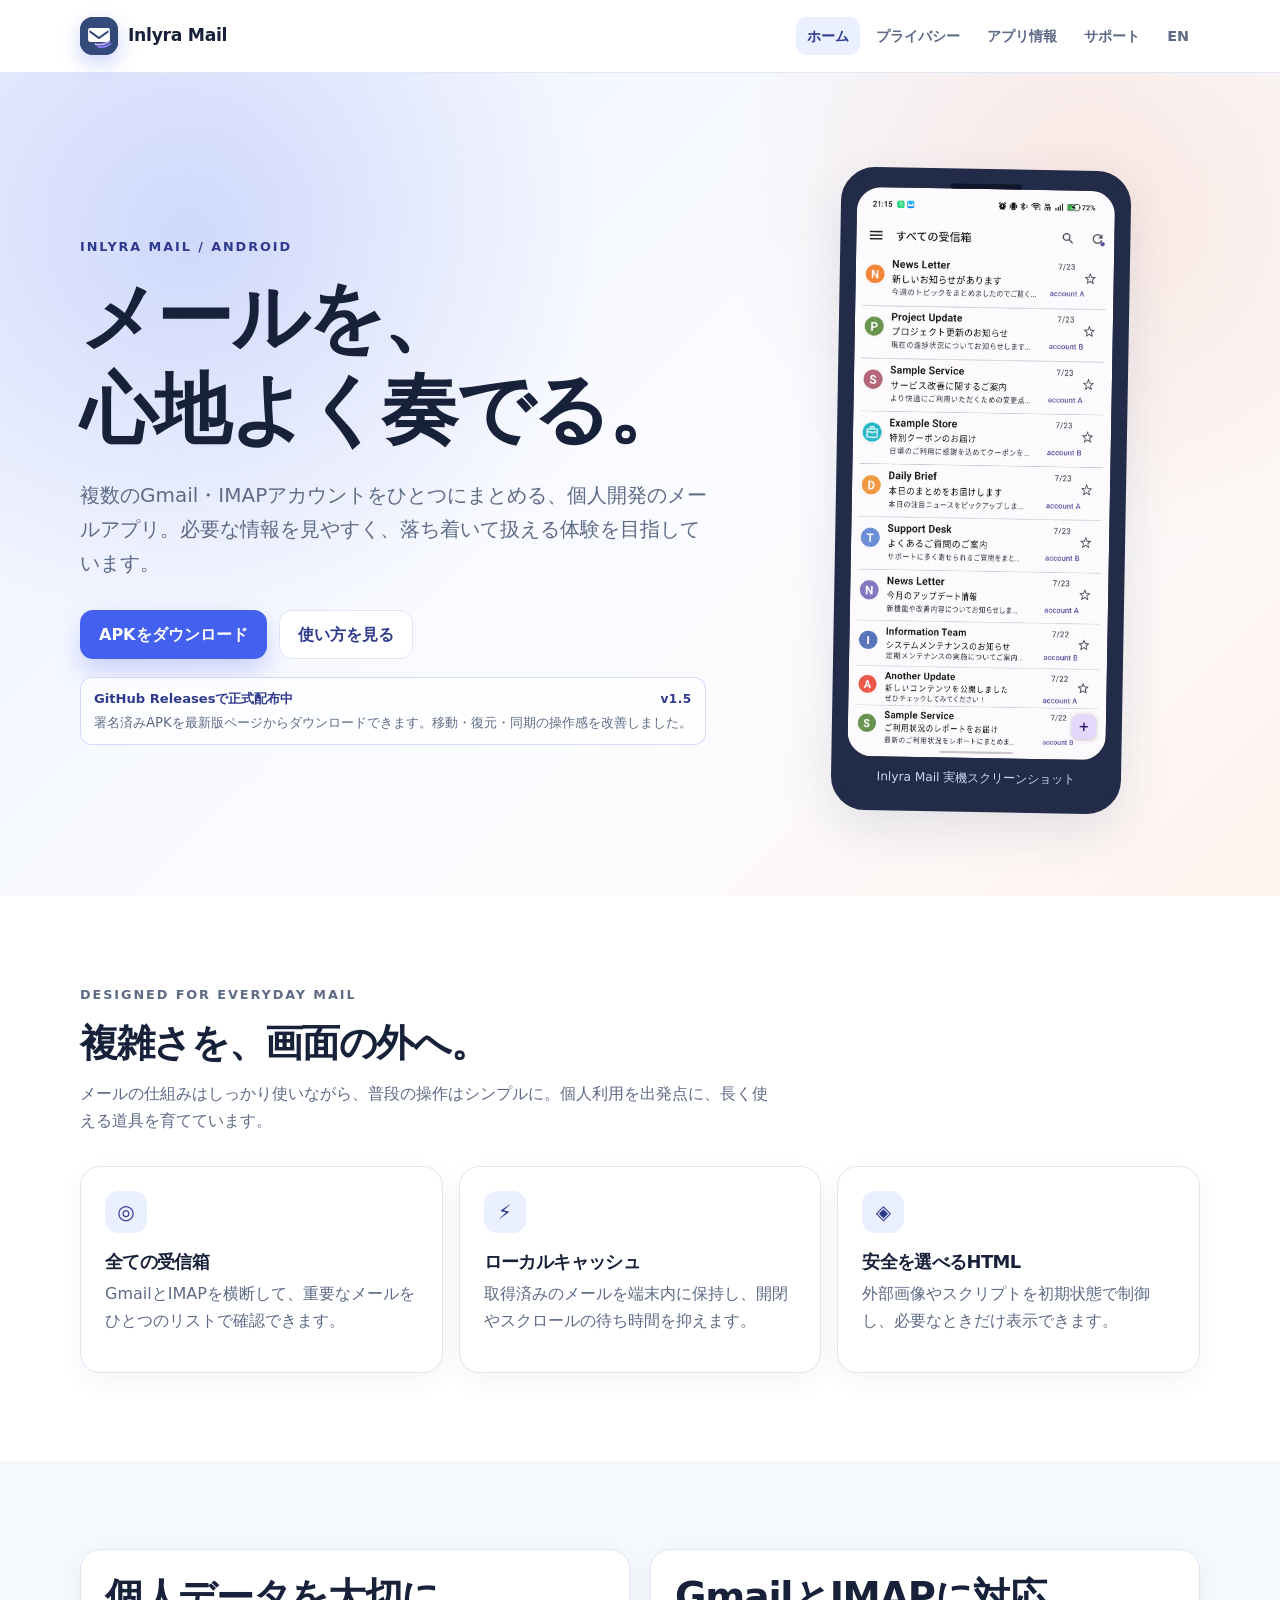
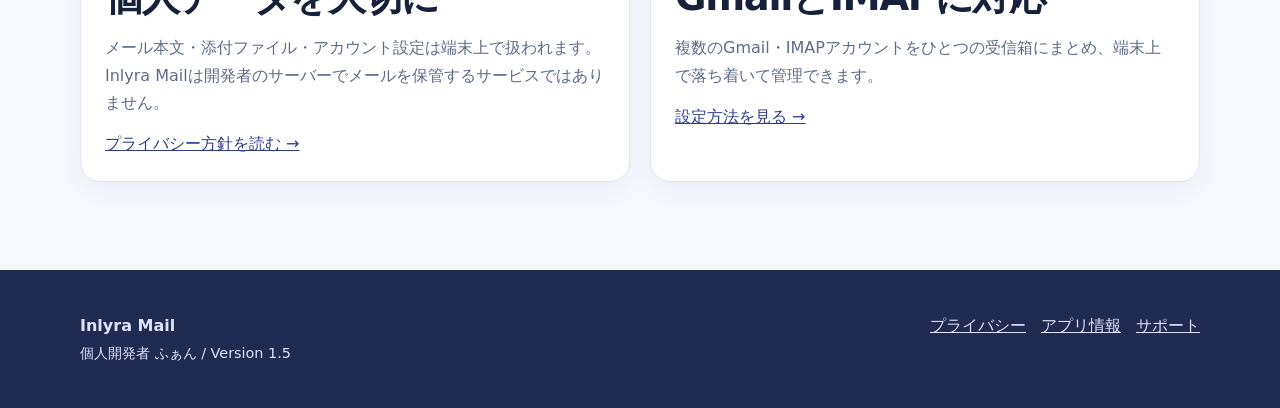
==== index.html @ a0848bec "Update public site for Inlyra Mail 1.5" ====
<!doctype html>
<html lang="ja">
<head>
  <meta charset="utf-8">
  <meta name="viewport" content="width=device-width, initial-scale=1">
  <meta name="description" content="Inlyra Mail - 個人開発のシンプルで安全なAndroidメールアプリ。">
  <meta property="og:title" content="Inlyra Mail">
  <meta property="og:description" content="メールを、心地よく奏でる。個人開発のAndroidメールアプリ。">
  <title>Inlyra Mail | メールを、心地よく奏でる。</title>
  <link rel="stylesheet" href="styles.css">
</head>
<body>
  <header class="site-header">
    <nav class="nav" aria-label="メインナビゲーション">
      <a class="brand" href="index.html">
        <span class="brand-mark" aria-hidden="true"><img src="assets/inlyra-icon.svg" alt=""></span>
        <span class="brand-name">Inlyra Mail</span>
      </a>
      <div class="nav-links">
        <a href="index.html" aria-current="page">ホーム</a>
        <a href="privacy.html">プライバシー</a>
        <a href="commerce.html">アプリ情報</a>
        <a href="support.html">サポート</a>
        <a href="en/index.html" lang="en">EN</a>
      </div>
    </nav>
  </header>

  <main>
    <section class="hero">
      <div class="container hero-grid">
        <div>
          <p class="eyebrow">Inlyra Mail / Android</p>
          <h1>メールを、<br>心地よく奏でる。</h1>
          <p class="lead">複数のGmail・IMAPアカウントをひとつにまとめる、個人開発のメールアプリ。必要な情報を見やすく、落ち着いて扱える体験を目指しています。</p>
          <div class="actions">
            <a class="button button-primary" href="https://github.com/dhinsk65-create/Inlyra-mail-releases/releases/latest" rel="noopener">APKをダウンロード</a>
            <a class="button button-secondary" href="support.html">使い方を見る</a>
          </div>
          <div class="store-note"><div class="store-note-title"><strong>GitHub Releasesで正式配布中</strong><span class="release-version">v1.5</span></div><span>署名済みAPKを最新版ページからダウンロードできます。移動・復元・同期の操作感を改善しました。</span></div>
        </div>
        <figure class="device-frame" aria-label="Inlyra Mailの実機受信箱画面">
          <div class="device-speaker" aria-hidden="true"></div>
          <img src="assets/inbox-screenshot.png" alt="Inlyra Mailの全ての受信箱画面。差出人、件名、スターが並んでいる" loading="eager">
          <figcaption>Inlyra Mail 実機スクリーンショット</figcaption>
        </figure>
      </div>
    </section>

    <section class="section section-alt">
      <div class="container">
        <div class="section-heading">
          <p class="eyebrow">Designed for everyday mail</p>
          <h2>複雑さを、画面の外へ。</h2>
          <p>メールの仕組みはしっかり使いながら、普段の操作はシンプルに。個人利用を出発点に、長く使える道具を育てています。</p>
        </div>
        <div class="grid-3">
          <article class="card"><div class="icon">◎</div><h3>全ての受信箱</h3><p class="muted">GmailとIMAPを横断して、重要なメールをひとつのリストで確認できます。</p></article>
          <article class="card"><div class="icon">⚡</div><h3>ローカルキャッシュ</h3><p class="muted">取得済みのメールを端末内に保持し、開閉やスクロールの待ち時間を抑えます。</p></article>
          <article class="card"><div class="icon">◈</div><h3>安全を選べるHTML</h3><p class="muted">外部画像やスクリプトを初期状態で制御し、必要なときだけ表示できます。</p></article>
        </div>
      </div>
    </section>

    <section class="section">
      <div class="container grid-2">
        <div class="card"><h2>個人データを大切に</h2><p class="muted">メール本文・添付ファイル・アカウント設定は端末上で扱われます。Inlyra Mailは開発者のサーバーでメールを保管するサービスではありません。</p><a href="privacy.html">プライバシー方針を読む →</a></div>
        <div class="card"><h2>GmailとIMAPに対応</h2><p class="muted">複数のGmail・IMAPアカウントをひとつの受信箱にまとめ、端末上で落ち着いて管理できます。</p><a href="support.html">設定方法を見る →</a></div>
      </div>
    </section>
  </main>

  <footer class="site-footer"><div class="container footer-grid"><div><strong>Inlyra Mail</strong><br><span class="small">個人開発者 ふぁん / Version 1.5</span></div><div class="footer-links"><a href="privacy.html">プライバシー</a><a href="commerce.html">アプリ情報</a><a href="support.html">サポート</a></div></div></footer>
</body>
</html>
---- styles.css ----
:root {
  --ink: #17213a;
  --muted: #5d6b86;
  --line: #dfe6f2;
  --surface: #ffffff;
  --surface-soft: #f5f8fd;
  --brand: #4361ee;
  --brand-deep: #2e3a8c;
  --accent: #ef8354;
  --shadow: 0 18px 50px rgba(35, 56, 105, 0.12);
}

* { box-sizing: border-box; }

html { scroll-behavior: smooth; }

body {
  margin: 0;
  color: var(--ink);
  background: var(--surface-soft);
  font-family: Inter, ui-sans-serif, system-ui, -apple-system, BlinkMacSystemFont,
    "Segoe UI", sans-serif;
  line-height: 1.7;
}

a { color: var(--brand-deep); }
a:hover { color: var(--brand); }

.site-header {
  position: sticky;
  top: 0;
  z-index: 5;
  background: rgba(255, 255, 255, 0.92);
  border-bottom: 1px solid rgba(223, 230, 242, 0.9);
  backdrop-filter: blur(18px);
}

.nav,
.container {
  width: min(1120px, calc(100% - 40px));
  margin: 0 auto;
}

.nav {
  min-height: 72px;
  display: flex;
  align-items: center;
  justify-content: space-between;
  gap: 20px;
}

.brand {
  display: inline-flex;
  align-items: center;
  gap: 10px;
  color: var(--ink);
  text-decoration: none;
  font-weight: 800;
  letter-spacing: -0.02em;
}

.brand-mark {
  display: grid;
  width: 38px;
  height: 38px;
  place-items: center;
  overflow: hidden;
  background: #344a7a;
  border-radius: 13px;
  box-shadow: 0 8px 20px rgba(67, 97, 238, 0.28);
}

.brand-mark img { display: block; width: 100%; height: 100%; }
.brand-name { font-size: 1.08rem; }

.nav-links {
  display: flex;
  align-items: center;
  flex-wrap: wrap;
  justify-content: flex-end;
  gap: 5px;
}

.nav-links a {
  padding: 7px 11px;
  border-radius: 10px;
  color: var(--muted);
  text-decoration: none;
  font-size: 0.9rem;
  font-weight: 650;
}

.nav-links a:hover,
.nav-links a[aria-current="page"] {
  color: var(--brand-deep);
  background: #eaf0ff;
}

.hero {
  padding: 96px 0 84px;
  background:
    radial-gradient(circle at 85% 15%, rgba(239, 131, 84, 0.17), transparent 28%),
    radial-gradient(circle at 15% 20%, rgba(67, 97, 238, 0.2), transparent 32%),
    linear-gradient(135deg, #eef3ff, #fbfcff 58%, #fff4ef);
}

.hero-grid {
  display: grid;
  grid-template-columns: minmax(0, 1.18fr) minmax(250px, 0.82fr);
  align-items: center;
  gap: 52px;
}

.eyebrow {
  margin: 0 0 14px;
  color: var(--brand-deep);
  font-size: 0.8rem;
  font-weight: 800;
  letter-spacing: 0.15em;
  text-transform: uppercase;
}

h1, h2, h3 { line-height: 1.2; letter-spacing: -0.035em; }
h1 { max-width: 680px; margin: 0 0 22px; font-size: clamp(2.5rem, 6vw, 5.25rem); }
h2 { margin: 0 0 14px; font-size: clamp(1.8rem, 3vw, 2.6rem); }
h3 { margin: 0 0 7px; font-size: 1.12rem; }
p { margin: 0 0 14px; }

.lead {
  max-width: 650px;
  color: var(--muted);
  font-size: clamp(1.04rem, 2vw, 1.25rem);
}

.actions { display: flex; flex-wrap: wrap; gap: 12px; margin-top: 30px; }

.button {
  display: inline-flex;
  align-items: center;
  justify-content: center;
  min-height: 46px;
  padding: 10px 18px;
  border: 1px solid transparent;
  border-radius: 13px;
  text-decoration: none;
  font-weight: 800;
  transition: transform 160ms ease, box-shadow 160ms ease, background 160ms ease;
}

.button:hover { transform: translateY(-2px); }
.button-primary { color: white; background: var(--brand); box-shadow: 0 12px 25px rgba(67, 97, 238, 0.25); }
.button-secondary { color: var(--brand-deep); background: white; border-color: var(--line); }

.device-frame { position: relative; width: min(100%, 290px); margin: 0 auto; padding: 12px 8px 16px; border: 8px solid #222b47; border-radius: 34px; background: #222b47; box-shadow: var(--shadow); transform: rotate(1deg); }
.device-frame img { display: block; width: 100%; height: auto; border-radius: 24px; background: #fff; }
.device-speaker { position: absolute; z-index: 1; top: 7px; left: 50%; width: 72px; height: 5px; border-radius: 999px; background: #10162a; transform: translateX(-50%); }
.device-frame figcaption { margin-top: 10px; color: #cdd6f2; text-align: center; font-size: 0.76rem; }

.store-note { display: inline-flex; flex-direction: column; gap: 1px; margin-top: 18px; padding: 10px 13px; border: 1px solid rgba(67, 97, 238, 0.22); border-radius: 12px; color: var(--brand-deep); background: rgba(255, 255, 255, 0.7); font-size: 0.83rem; }
.store-note-title { display: flex; align-items: center; justify-content: space-between; gap: 16px; }
.store-note strong { font-size: 0.82rem; }
.store-note span { color: var(--muted); }
.store-note .release-version { color: var(--brand-deep); font-size: 0.76rem; font-weight: 700; letter-spacing: 0.04em; }

.section { padding: 88px 0; }
.section-alt { background: #fff; }
.section-heading { max-width: 690px; margin-bottom: 32px; }
.section-heading p { color: var(--muted); }

.grid-3 { display: grid; grid-template-columns: repeat(3, 1fr); gap: 16px; }
.grid-2 { display: grid; grid-template-columns: repeat(2, 1fr); gap: 20px; }

.card {
  padding: 24px;
  border: 1px solid var(--line);
  border-radius: 20px;
  background: var(--surface);
  box-shadow: 0 8px 24px rgba(35, 56, 105, 0.05);
}

.icon {
  display: grid;
  width: 42px;
  height: 42px;
  margin-bottom: 18px;
  place-items: center;
  color: var(--brand-deep);
  background: #eaf0ff;
  border-radius: 13px;
  font-size: 1.25rem;
}

.support-wide { grid-column: 1 / -1; }
.steps { margin: 16px 0 20px; padding-left: 24px; }
.steps li { margin: 10px 0; padding-left: 4px; }

.muted { color: var(--muted); }
.small { font-size: 0.9rem; }
.notice { padding: 18px 20px; border-left: 4px solid var(--accent); border-radius: 12px; background: #fff7f2; }

.page-hero { padding: 70px 0 54px; background: linear-gradient(135deg, #eef3ff, #fff); }
.page-hero h1 { font-size: clamp(2rem, 5vw, 3.8rem); }
.prose { max-width: 820px; }
.prose h2 { margin-top: 38px; font-size: 1.55rem; }
.prose h3 { margin-top: 25px; }
.prose ul { padding-left: 22px; }
.prose li { margin: 5px 0; }

.site-footer { padding: 42px 0; color: #dce4ff; background: #202b52; }
.site-footer a { color: #dce4ff; }
.footer-grid { display: flex; justify-content: space-between; gap: 28px; }
.footer-links { display: flex; flex-wrap: wrap; gap: 15px; }

@media (max-width: 800px) {
  .nav, .container { width: min(100% - 28px, 680px); }
  .nav { align-items: flex-start; padding: 15px 0; flex-direction: column; }
  .nav-links { justify-content: flex-start; }
  .hero { padding: 65px 0; }
  .hero-grid, .grid-2, .grid-3 { grid-template-columns: 1fr; gap: 20px; }
  .device-frame { transform: none; }
  .support-wide { grid-column: auto; }
  .section { padding: 62px 0; }
  .footer-grid { flex-direction: column; }
}

@media (prefers-reduced-motion: reduce) {
  html { scroll-behavior: auto; }
  *, *::before, *::after { transition-duration: 0.001ms !important; }
}
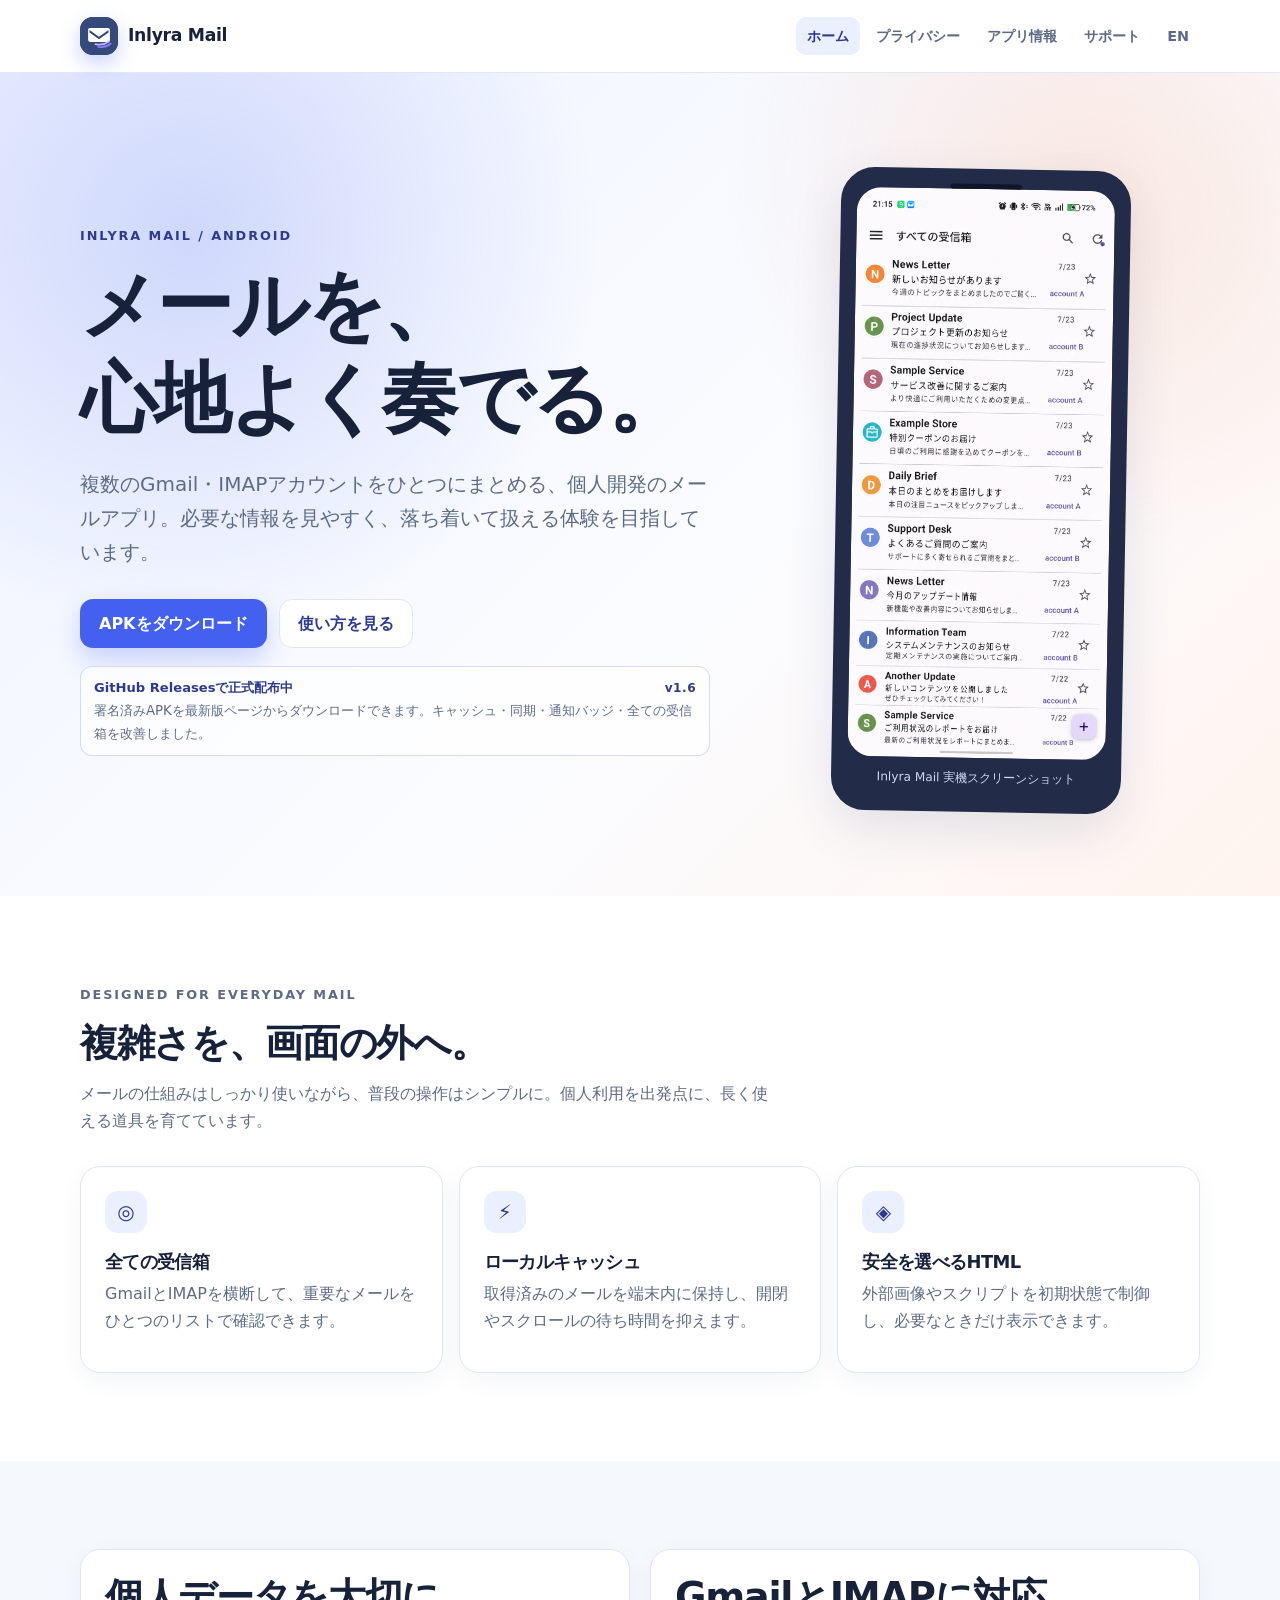
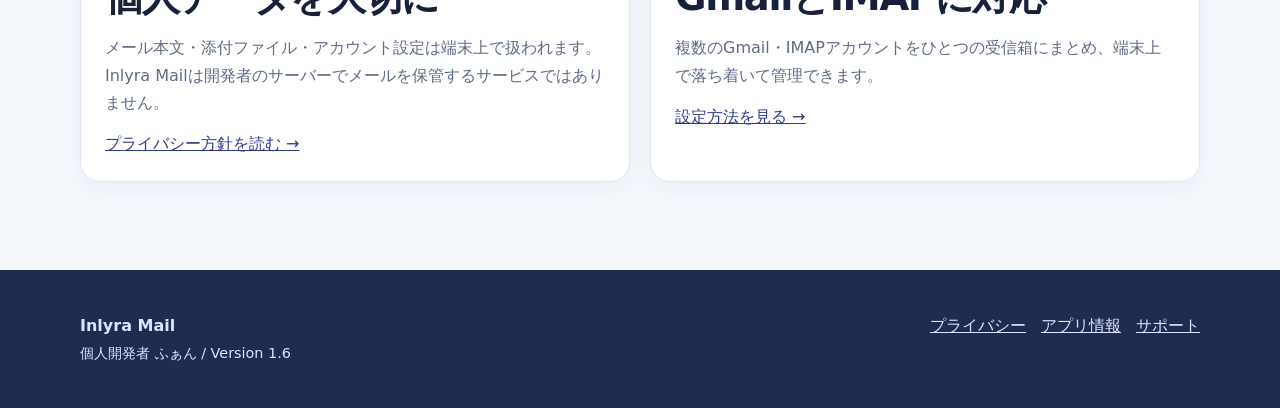
==== commit 1fd44eb0: "Update public site for Inlyra Mail 1.6" ====
--- a/index.html
+++ b/index.html
@@ -37,7 +37,7 @@
             <a class="button button-primary" href="https://github.com/dhinsk65-create/Inlyra-mail-releases/releases/latest" rel="noopener">APKをダウンロード</a>
             <a class="button button-secondary" href="support.html">使い方を見る</a>
           </div>
-          <div class="store-note"><div class="store-note-title"><strong>GitHub Releasesで正式配布中</strong><span class="release-version">v1.5</span></div><span>署名済みAPKを最新版ページからダウンロードできます。移動・復元・同期の操作感を改善しました。</span></div>
+          <div class="store-note"><div class="store-note-title"><strong>GitHub Releasesで正式配布中</strong><span class="release-version">v1.6</span></div><span>署名済みAPKを最新版ページからダウンロードできます。キャッシュ・同期・通知バッジ・全ての受信箱を改善しました。</span></div>
         </div>
         <figure class="device-frame" aria-label="Inlyra Mailの実機受信箱画面">
           <div class="device-speaker" aria-hidden="true"></div>
@@ -70,6 +70,6 @@
     </section>
   </main>
 
-  <footer class="site-footer"><div class="container footer-grid"><div><strong>Inlyra Mail</strong><br><span class="small">個人開発者 ふぁん / Version 1.5</span></div><div class="footer-links"><a href="privacy.html">プライバシー</a><a href="commerce.html">アプリ情報</a><a href="support.html">サポート</a></div></div></footer>
+  <footer class="site-footer"><div class="container footer-grid"><div><strong>Inlyra Mail</strong><br><span class="small">個人開発者 ふぁん / Version 1.6</span></div><div class="footer-links"><a href="privacy.html">プライバシー</a><a href="commerce.html">アプリ情報</a><a href="support.html">サポート</a></div></div></footer>
 </body>
 </html>
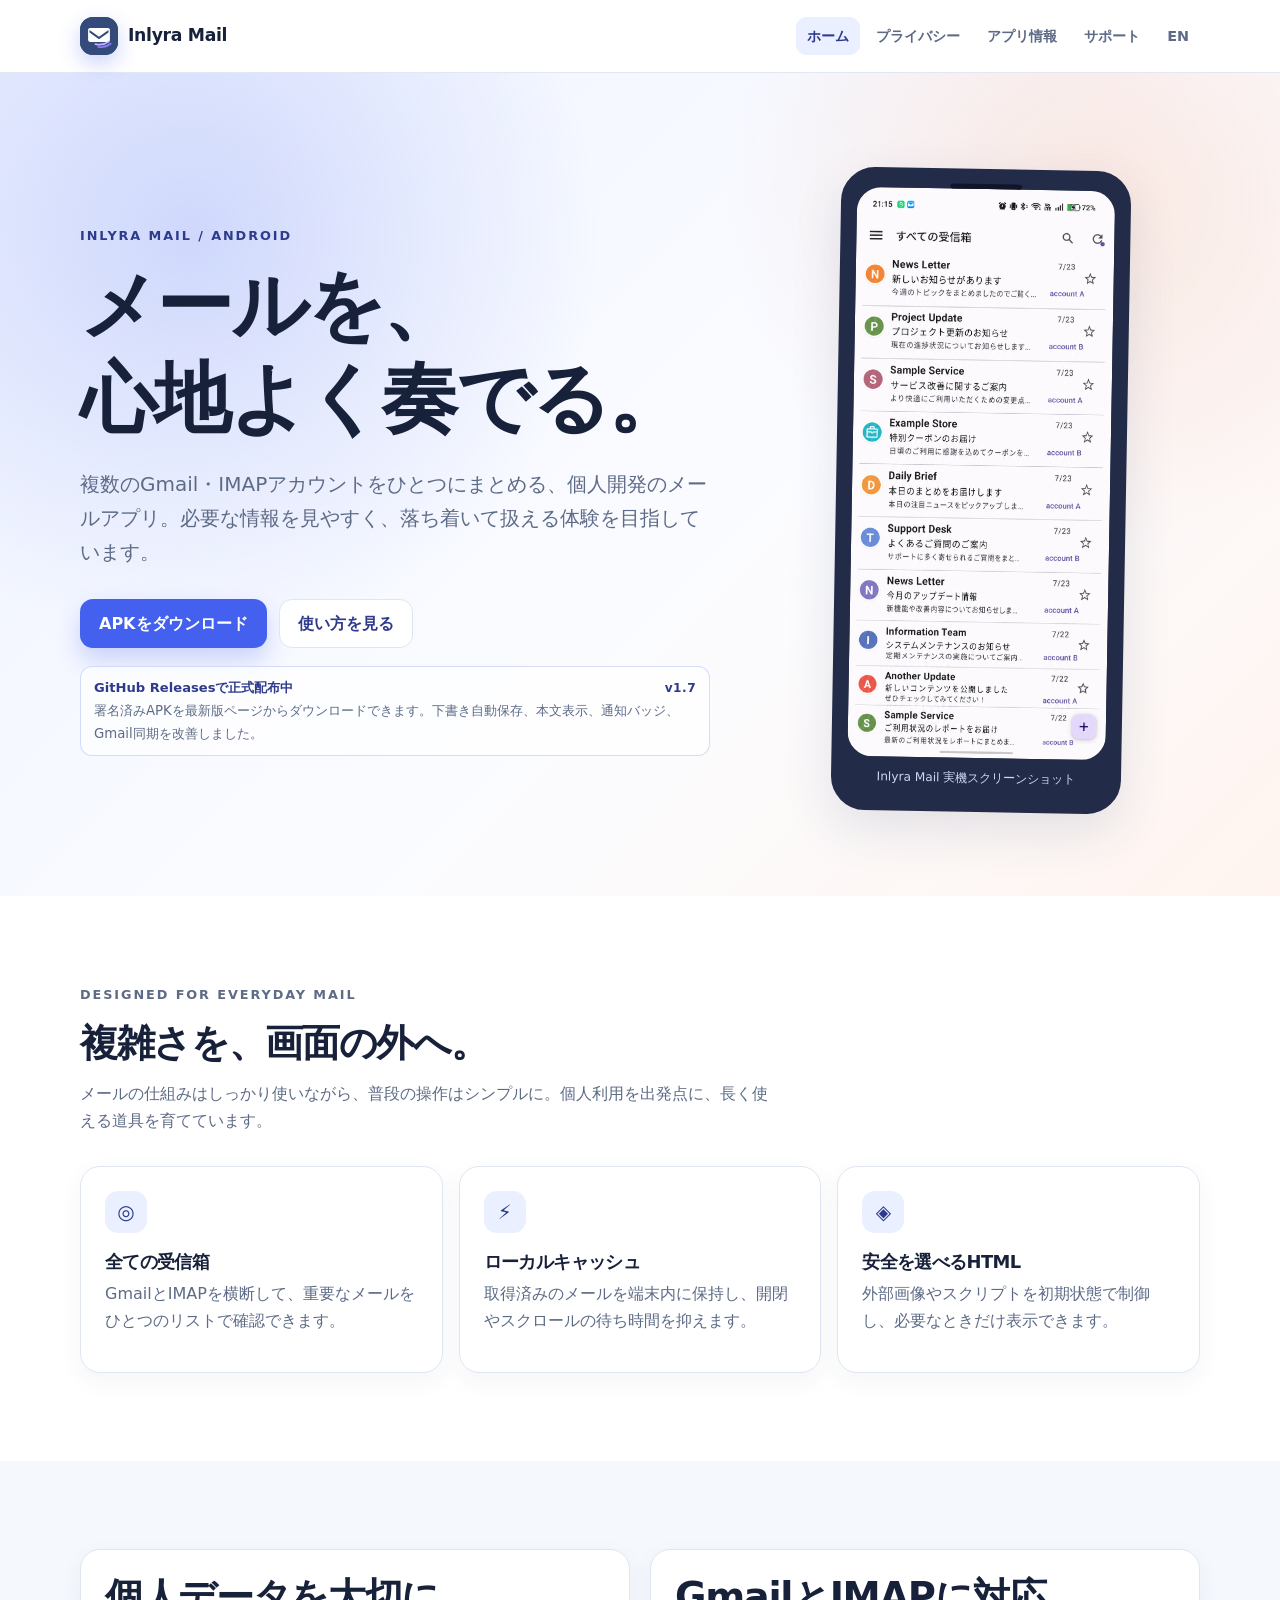
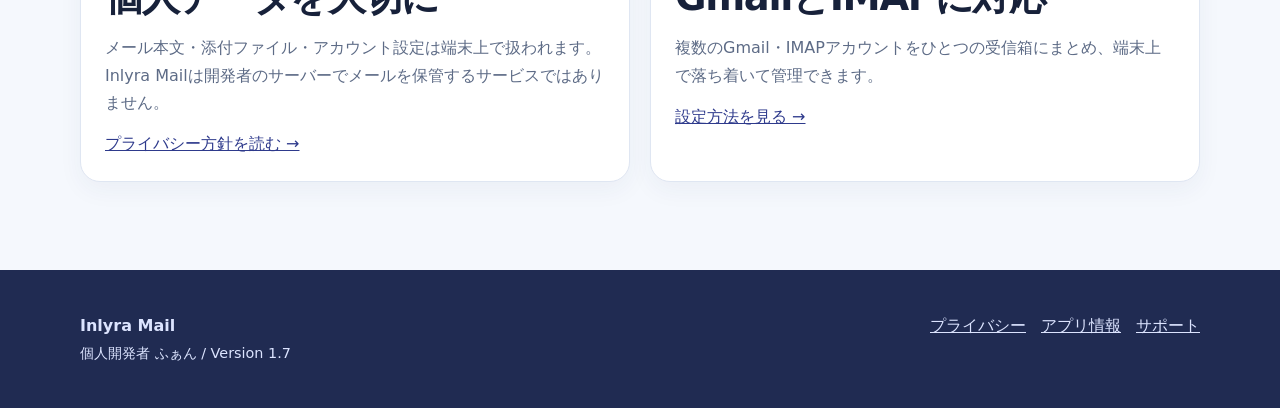
==== commit 18b39690: "Update public site for Inlyra Mail 1.7" ====
--- a/index.html
+++ b/index.html
@@ -37,7 +37,7 @@
             <a class="button button-primary" href="https://github.com/dhinsk65-create/Inlyra-mail-releases/releases/latest" rel="noopener">APKをダウンロード</a>
             <a class="button button-secondary" href="support.html">使い方を見る</a>
           </div>
-          <div class="store-note"><div class="store-note-title"><strong>GitHub Releasesで正式配布中</strong><span class="release-version">v1.6</span></div><span>署名済みAPKを最新版ページからダウンロードできます。キャッシュ・同期・通知バッジ・全ての受信箱を改善しました。</span></div>
+          <div class="store-note"><div class="store-note-title"><strong>GitHub Releasesで正式配布中</strong><span class="release-version">v1.7</span></div><span>署名済みAPKを最新版ページからダウンロードできます。下書き自動保存、本文表示、通知バッジ、Gmail同期を改善しました。</span></div>
         </div>
         <figure class="device-frame" aria-label="Inlyra Mailの実機受信箱画面">
           <div class="device-speaker" aria-hidden="true"></div>
@@ -70,6 +70,6 @@
     </section>
   </main>
 
-  <footer class="site-footer"><div class="container footer-grid"><div><strong>Inlyra Mail</strong><br><span class="small">個人開発者 ふぁん / Version 1.6</span></div><div class="footer-links"><a href="privacy.html">プライバシー</a><a href="commerce.html">アプリ情報</a><a href="support.html">サポート</a></div></div></footer>
+  <footer class="site-footer"><div class="container footer-grid"><div><strong>Inlyra Mail</strong><br><span class="small">個人開発者 ふぁん / Version 1.7</span></div><div class="footer-links"><a href="privacy.html">プライバシー</a><a href="commerce.html">アプリ情報</a><a href="support.html">サポート</a></div></div></footer>
 </body>
 </html>
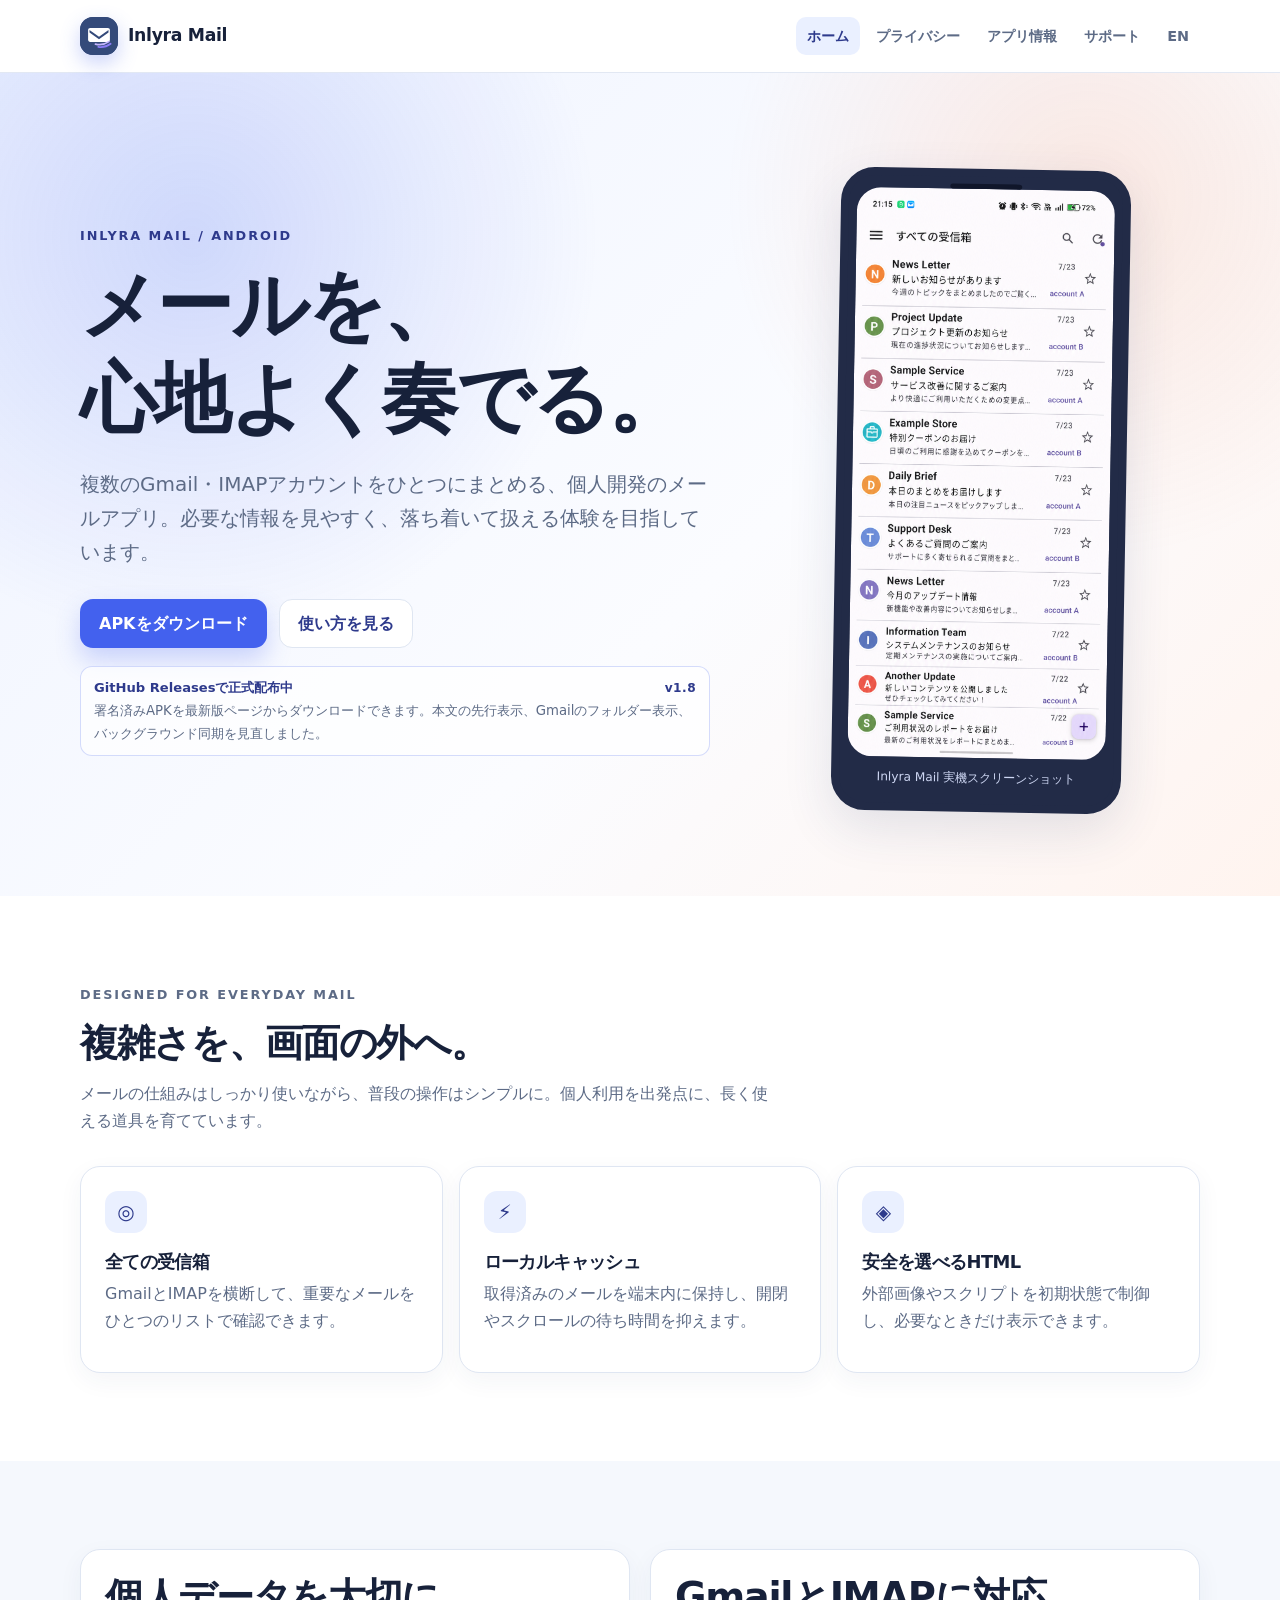
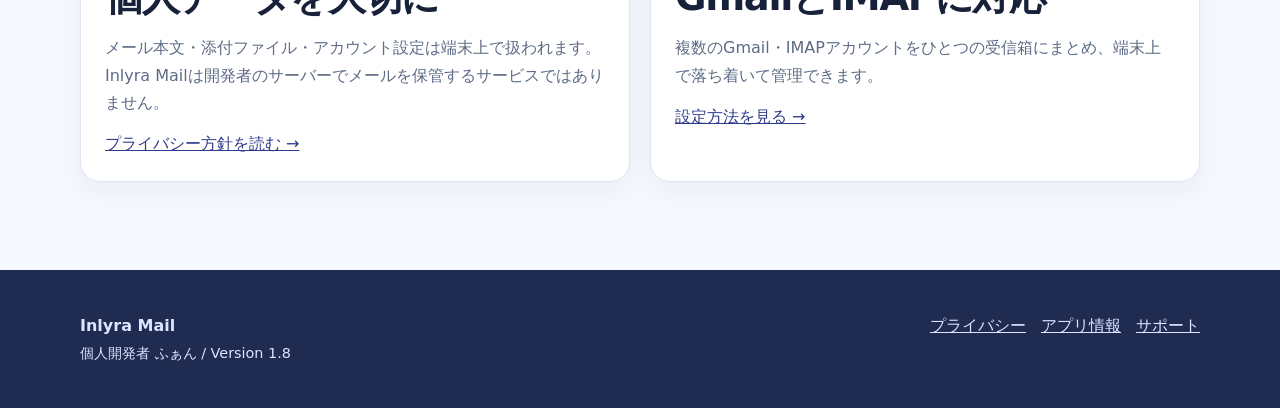
==== commit 42ebae99: "Update public site for Inlyra Mail v1.8" ====
--- a/index.html
+++ b/index.html
@@ -37,7 +37,7 @@
             <a class="button button-primary" href="https://github.com/dhinsk65-create/Inlyra-mail-releases/releases/latest" rel="noopener">APKをダウンロード</a>
             <a class="button button-secondary" href="support.html">使い方を見る</a>
           </div>
-          <div class="store-note"><div class="store-note-title"><strong>GitHub Releasesで正式配布中</strong><span class="release-version">v1.7</span></div><span>署名済みAPKを最新版ページからダウンロードできます。下書き自動保存、本文表示、通知バッジ、Gmail同期を改善しました。</span></div>
+          <div class="store-note"><div class="store-note-title"><strong>GitHub Releasesで正式配布中</strong><span class="release-version">v1.8</span></div><span>署名済みAPKを最新版ページからダウンロードできます。本文の先行表示、Gmailのフォルダー表示、バックグラウンド同期を見直しました。</span></div>
         </div>
         <figure class="device-frame" aria-label="Inlyra Mailの実機受信箱画面">
           <div class="device-speaker" aria-hidden="true"></div>
@@ -70,6 +70,6 @@
     </section>
   </main>
 
-  <footer class="site-footer"><div class="container footer-grid"><div><strong>Inlyra Mail</strong><br><span class="small">個人開発者 ふぁん / Version 1.7</span></div><div class="footer-links"><a href="privacy.html">プライバシー</a><a href="commerce.html">アプリ情報</a><a href="support.html">サポート</a></div></div></footer>
+  <footer class="site-footer"><div class="container footer-grid"><div><strong>Inlyra Mail</strong><br><span class="small">個人開発者 ふぁん / Version 1.8</span></div><div class="footer-links"><a href="privacy.html">プライバシー</a><a href="commerce.html">アプリ情報</a><a href="support.html">サポート</a></div></div></footer>
 </body>
 </html>
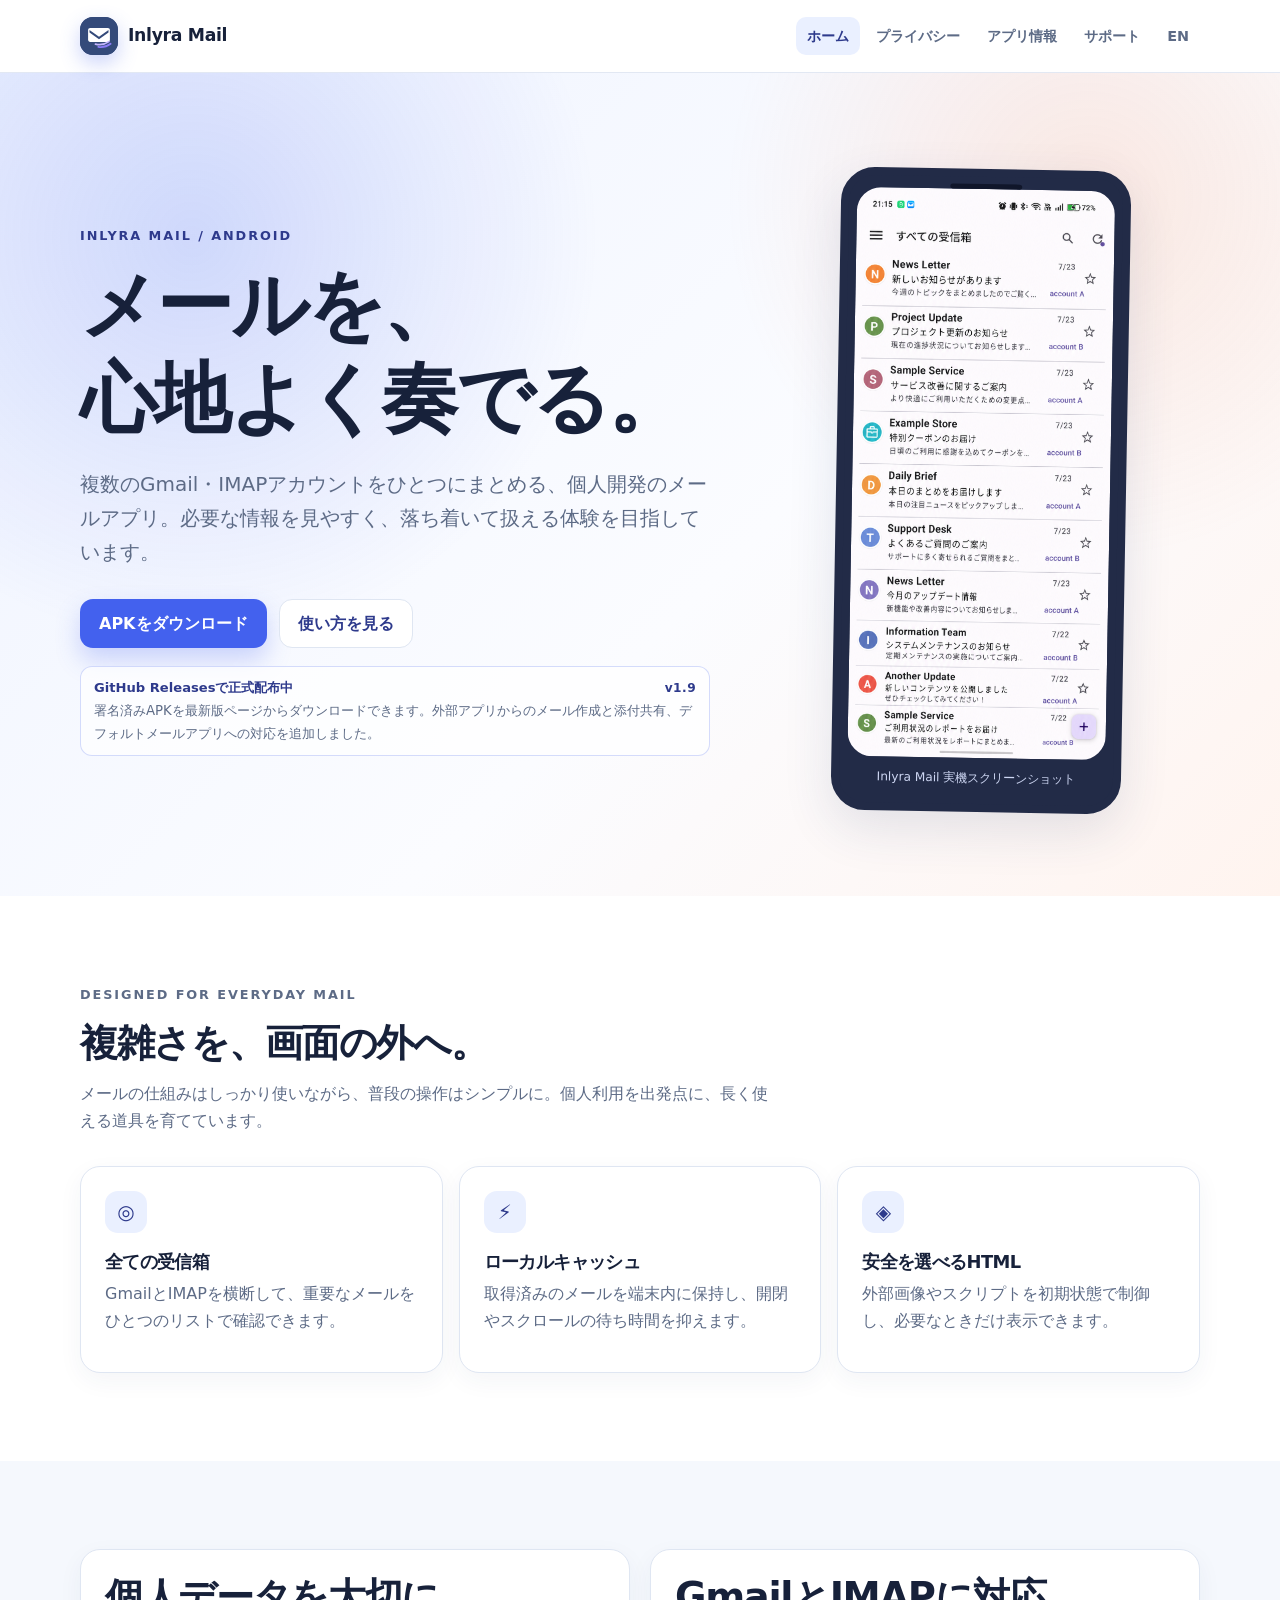
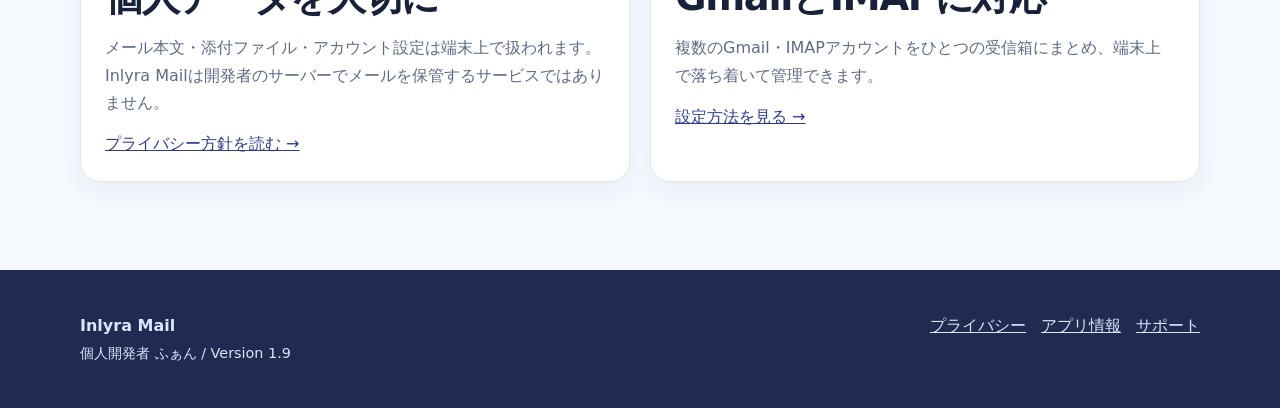
==== commit fcbf22d4: "Update public site for Inlyra Mail v1.9" ====
--- a/index.html
+++ b/index.html
@@ -37,7 +37,7 @@
             <a class="button button-primary" href="https://github.com/dhinsk65-create/Inlyra-mail-releases/releases/latest" rel="noopener">APKをダウンロード</a>
             <a class="button button-secondary" href="support.html">使い方を見る</a>
           </div>
-          <div class="store-note"><div class="store-note-title"><strong>GitHub Releasesで正式配布中</strong><span class="release-version">v1.8</span></div><span>署名済みAPKを最新版ページからダウンロードできます。本文の先行表示、Gmailのフォルダー表示、バックグラウンド同期を見直しました。</span></div>
+          <div class="store-note"><div class="store-note-title"><strong>GitHub Releasesで正式配布中</strong><span class="release-version">v1.9</span></div><span>署名済みAPKを最新版ページからダウンロードできます。外部アプリからのメール作成と添付共有、デフォルトメールアプリへの対応を追加しました。</span></div>
         </div>
         <figure class="device-frame" aria-label="Inlyra Mailの実機受信箱画面">
           <div class="device-speaker" aria-hidden="true"></div>
@@ -70,6 +70,6 @@
     </section>
   </main>
 
-  <footer class="site-footer"><div class="container footer-grid"><div><strong>Inlyra Mail</strong><br><span class="small">個人開発者 ふぁん / Version 1.8</span></div><div class="footer-links"><a href="privacy.html">プライバシー</a><a href="commerce.html">アプリ情報</a><a href="support.html">サポート</a></div></div></footer>
+  <footer class="site-footer"><div class="container footer-grid"><div><strong>Inlyra Mail</strong><br><span class="small">個人開発者 ふぁん / Version 1.9</span></div><div class="footer-links"><a href="privacy.html">プライバシー</a><a href="commerce.html">アプリ情報</a><a href="support.html">サポート</a></div></div></footer>
 </body>
 </html>
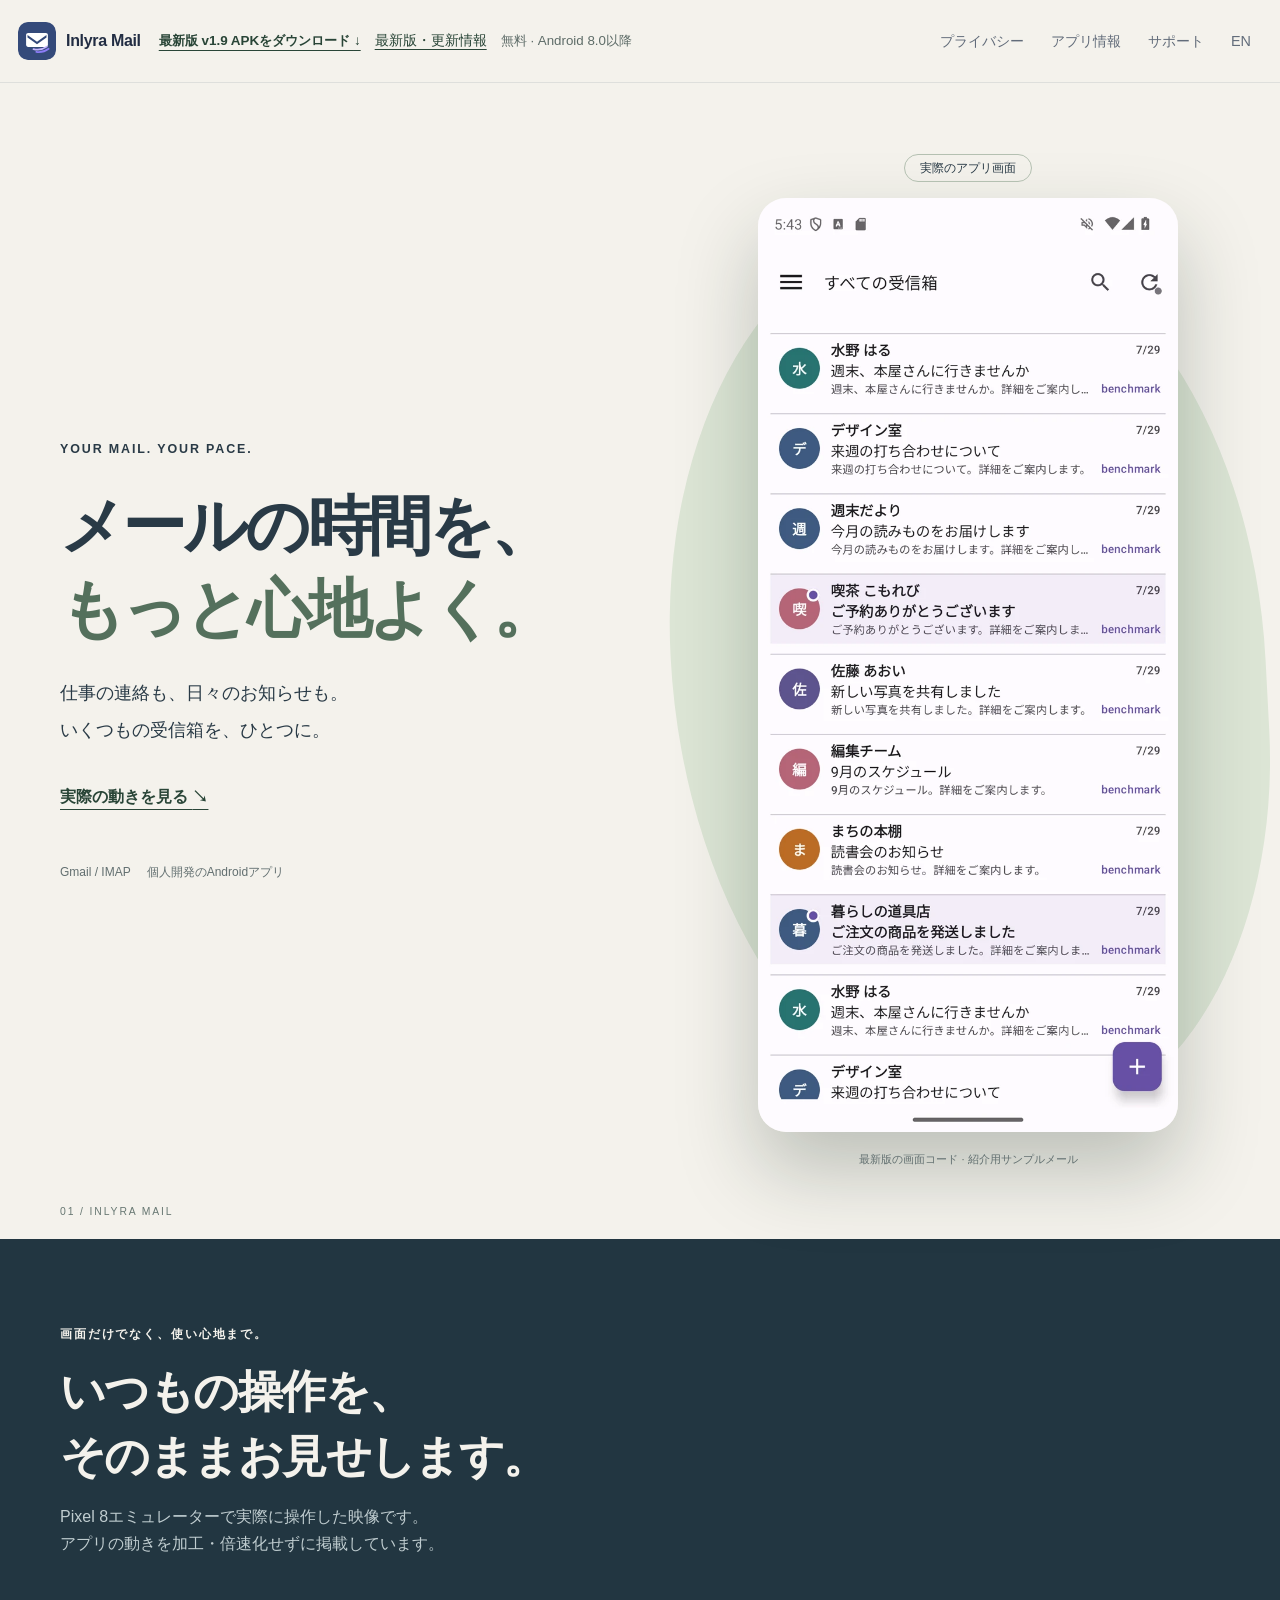
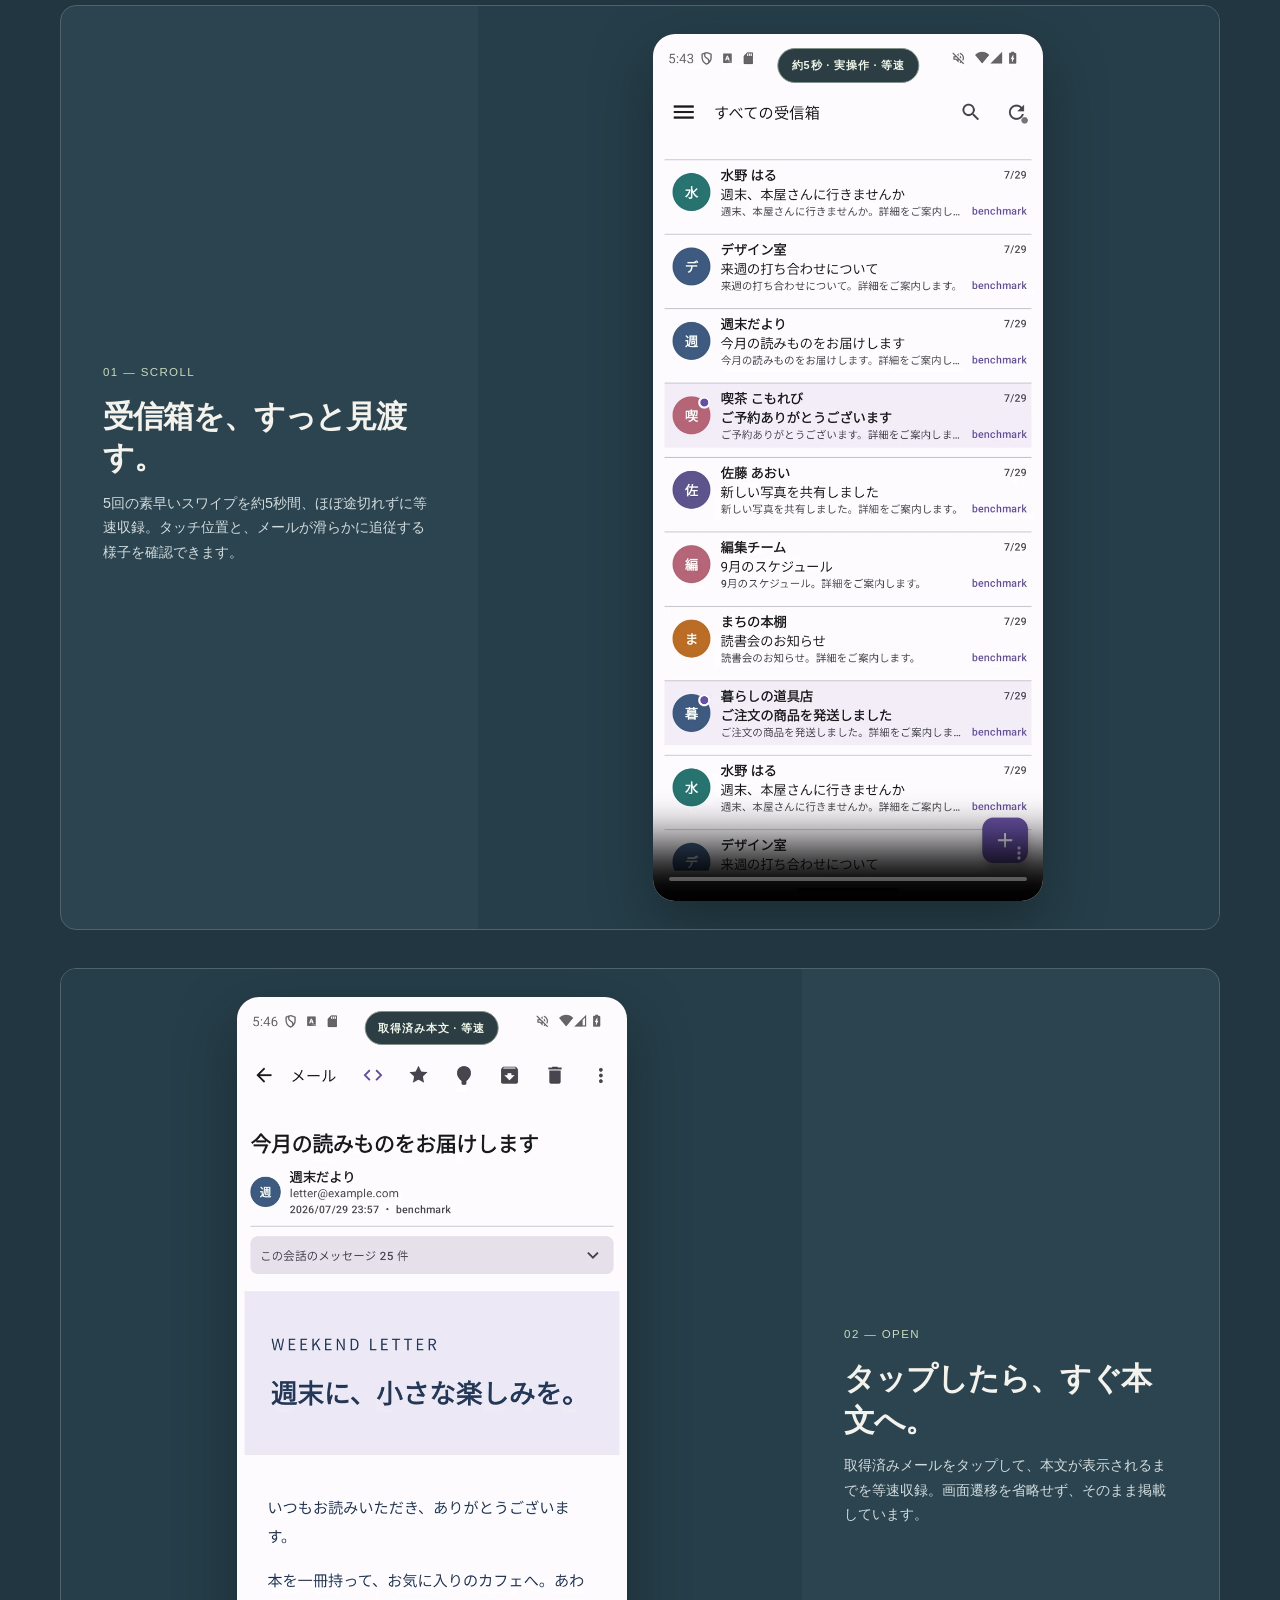
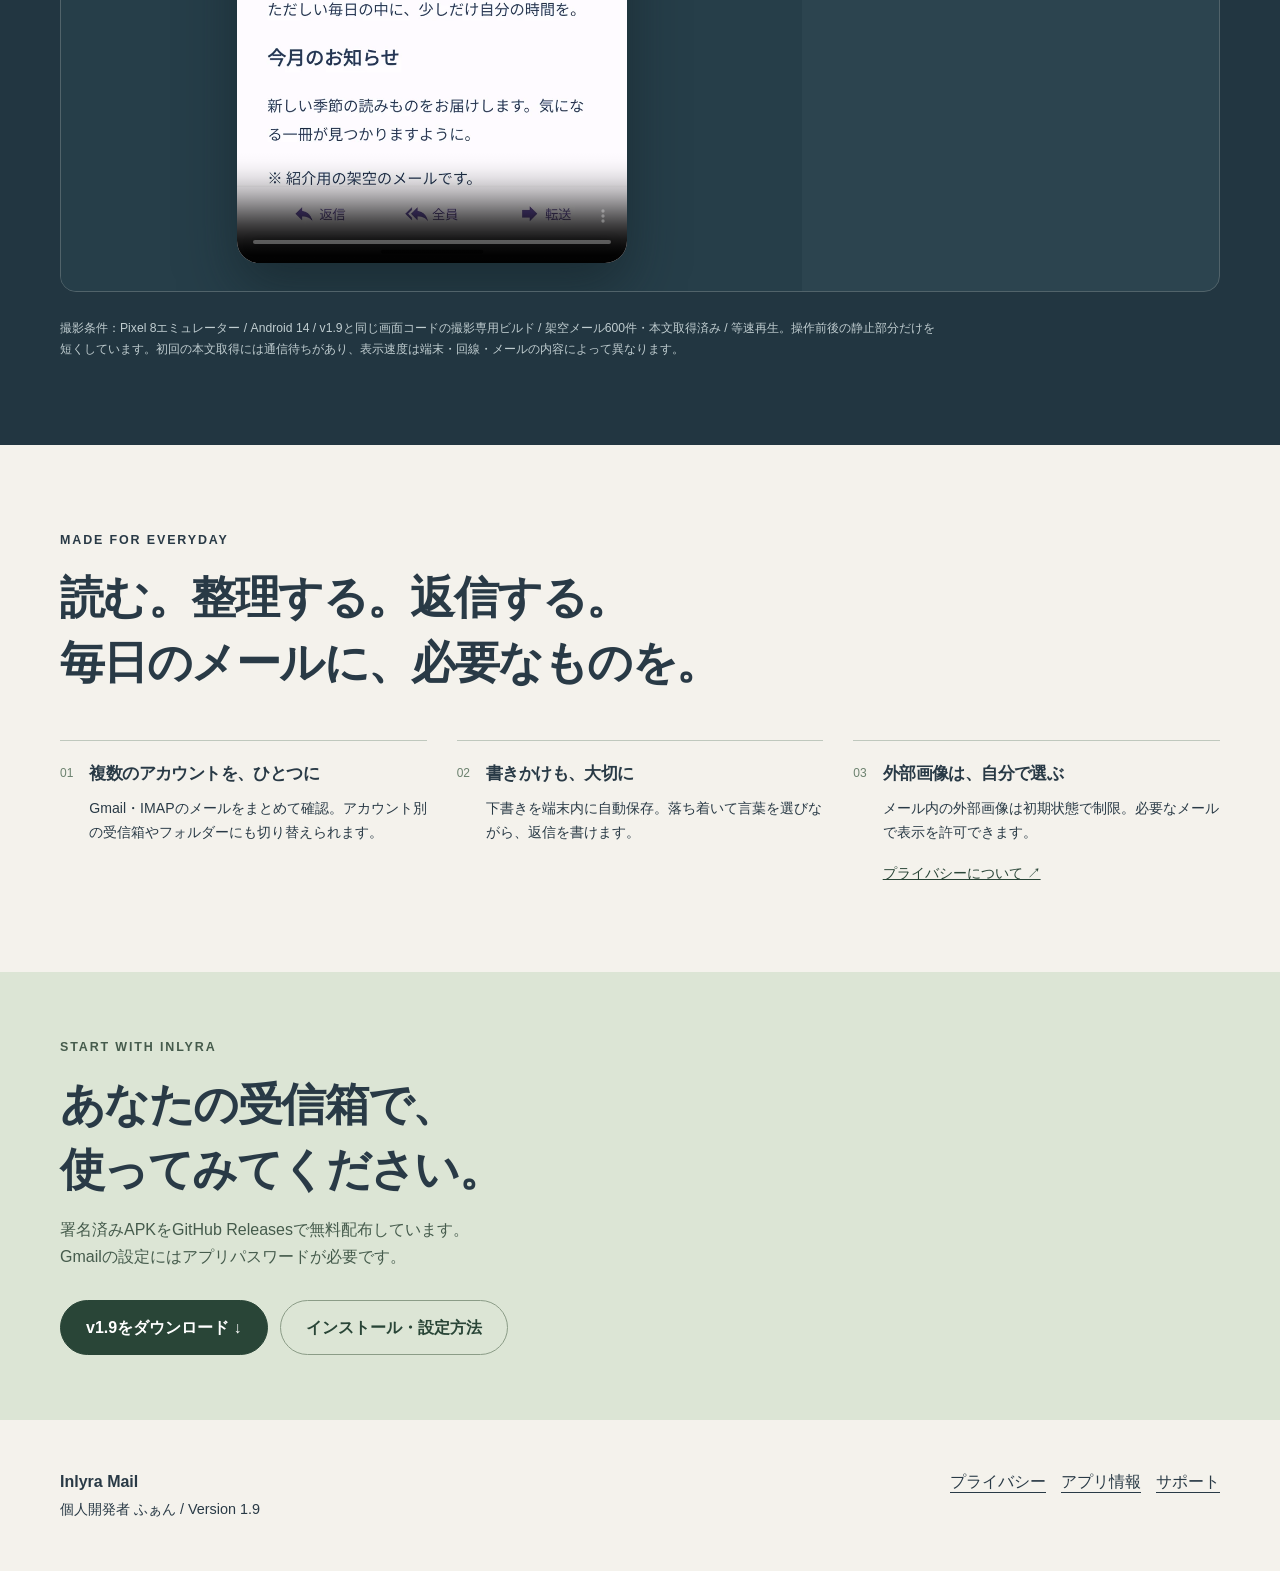
==== commit d8444cde: "Redesign public site with real app demos" ====
--- a/index.html
+++ b/index.html
@@ -1,75 +1,32 @@
 <!doctype html>
 <html lang="ja">
-<head>
-  <meta charset="utf-8">
-  <meta name="viewport" content="width=device-width, initial-scale=1">
-  <meta name="description" content="Inlyra Mail - 個人開発のシンプルで安全なAndroidメールアプリ。">
-  <meta property="og:title" content="Inlyra Mail">
-  <meta property="og:description" content="メールを、心地よく奏でる。個人開発のAndroidメールアプリ。">
-  <title>Inlyra Mail | メールを、心地よく奏でる。</title>
-  <link rel="stylesheet" href="styles.css">
+<head><meta charset="utf-8"><meta name="viewport" content="width=device-width, initial-scale=1">
+<meta name="description" content="GmailとIMAPをひとつに。Inlyra Mailの実際の操作動画と、Android用APKのダウンロード。">
+<title>Inlyra Mail | メールを、心地よく奏でる。</title>
+<link rel="stylesheet" href="styles.css"><link rel="stylesheet" href="refresh.css"><link rel="stylesheet" href="home.css">
 </head>
-<body>
-  <header class="site-header">
-    <nav class="nav" aria-label="メインナビゲーション">
-      <a class="brand" href="index.html">
-        <span class="brand-mark" aria-hidden="true"><img src="assets/inlyra-icon.svg" alt=""></span>
-        <span class="brand-name">Inlyra Mail</span>
-      </a>
-      <div class="nav-links">
-        <a href="index.html" aria-current="page">ホーム</a>
-        <a href="privacy.html">プライバシー</a>
-        <a href="commerce.html">アプリ情報</a>
-        <a href="support.html">サポート</a>
-        <a href="en/index.html" lang="en">EN</a>
-      </div>
-    </nav>
-  </header>
-
-  <main>
-    <section class="hero">
-      <div class="container hero-grid">
-        <div>
-          <p class="eyebrow">Inlyra Mail / Android</p>
-          <h1>メールを、<br>心地よく奏でる。</h1>
-          <p class="lead">複数のGmail・IMAPアカウントをひとつにまとめる、個人開発のメールアプリ。必要な情報を見やすく、落ち着いて扱える体験を目指しています。</p>
-          <div class="actions">
-            <a class="button button-primary" href="https://github.com/dhinsk65-create/Inlyra-mail-releases/releases/latest" rel="noopener">APKをダウンロード</a>
-            <a class="button button-secondary" href="support.html">使い方を見る</a>
-          </div>
-          <div class="store-note"><div class="store-note-title"><strong>GitHub Releasesで正式配布中</strong><span class="release-version">v1.9</span></div><span>署名済みAPKを最新版ページからダウンロードできます。外部アプリからのメール作成と添付共有、デフォルトメールアプリへの対応を追加しました。</span></div>
-        </div>
-        <figure class="device-frame" aria-label="Inlyra Mailの実機受信箱画面">
-          <div class="device-speaker" aria-hidden="true"></div>
-          <img src="assets/inbox-screenshot.png" alt="Inlyra Mailの全ての受信箱画面。差出人、件名、スターが並んでいる" loading="eager">
-          <figcaption>Inlyra Mail 実機スクリーンショット</figcaption>
-        </figure>
-      </div>
-    </section>
-
-    <section class="section section-alt">
-      <div class="container">
-        <div class="section-heading">
-          <p class="eyebrow">Designed for everyday mail</p>
-          <h2>複雑さを、画面の外へ。</h2>
-          <p>メールの仕組みはしっかり使いながら、普段の操作はシンプルに。個人利用を出発点に、長く使える道具を育てています。</p>
-        </div>
-        <div class="grid-3">
-          <article class="card"><div class="icon">◎</div><h3>全ての受信箱</h3><p class="muted">GmailとIMAPを横断して、重要なメールをひとつのリストで確認できます。</p></article>
-          <article class="card"><div class="icon">⚡</div><h3>ローカルキャッシュ</h3><p class="muted">取得済みのメールを端末内に保持し、開閉やスクロールの待ち時間を抑えます。</p></article>
-          <article class="card"><div class="icon">◈</div><h3>安全を選べるHTML</h3><p class="muted">外部画像やスクリプトを初期状態で制御し、必要なときだけ表示できます。</p></article>
-        </div>
-      </div>
-    </section>
-
-    <section class="section">
-      <div class="container grid-2">
-        <div class="card"><h2>個人データを大切に</h2><p class="muted">メール本文・添付ファイル・アカウント設定は端末上で扱われます。Inlyra Mailは開発者のサーバーでメールを保管するサービスではありません。</p><a href="privacy.html">プライバシー方針を読む →</a></div>
-        <div class="card"><h2>GmailとIMAPに対応</h2><p class="muted">複数のGmail・IMAPアカウントをひとつの受信箱にまとめ、端末上で落ち着いて管理できます。</p><a href="support.html">設定方法を見る →</a></div>
-      </div>
-    </section>
-  </main>
-
-  <footer class="site-footer"><div class="container footer-grid"><div><strong>Inlyra Mail</strong><br><span class="small">個人開発者 ふぁん / Version 1.9</span></div><div class="footer-links"><a href="privacy.html">プライバシー</a><a href="commerce.html">アプリ情報</a><a href="support.html">サポート</a></div></div></footer>
-</body>
-</html>
+<body class="film-home">
+<header class="site-header"><nav class="nav" aria-label="メインナビゲーション">
+<a class="brand" href="index.html"><img src="assets/inlyra-icon.svg" width="38" height="38" alt=""><span>Inlyra Mail</span></a>
+<div class="header-downloads"><a class="download-now" href="https://github.com/dhinsk65-create/Inlyra-mail-releases/releases/download/v1.9/Inlyra-Mail-1.9.apk" aria-label="最新版 v1.9 APKをダウンロード">最新版 v1.9 APKをダウンロード <span aria-hidden="true">↓</span></a><a class="release-link" href="https://github.com/dhinsk65-create/Inlyra-mail-releases/releases/latest">最新版・更新情報</a><small>無料 · Android 8.0以降</small></div>
+<div class="nav-links"><a href="privacy.html">プライバシー</a><a href="commerce.html">アプリ情報</a><a href="support.html">サポート</a><a href="en/index.html" lang="en">EN</a></div>
+</nav></header>
+<main>
+<section class="opening container">
+<div class="opening-copy"><p class="kicker">YOUR MAIL. YOUR PACE.</p><h1>メールの時間を、<br><em>もっと心地よく。</em></h1><p class="opening-lead">仕事の連絡も、日々のお知らせも。<br>いくつもの受信箱を、ひとつに。</p><a class="text-link" href="#in-action">実際の動きを見る <span aria-hidden="true">↘</span></a><div class="opening-facts"><span>Gmail / IMAP</span><span>個人開発のAndroidアプリ</span></div></div>
+<figure class="opening-image"><span class="image-tag">実際のアプリ画面</span><img src="assets/inlyra-inbox.webp" width="720" height="1600" alt="エミュレーター上のInlyra Mail。架空の日本語メールを表示した受信箱。" fetchpriority="high"><figcaption>最新版の画面コード · 紹介用サンプルメール</figcaption></figure>
+<div class="edition-mark">01 / INLYRA MAIL</div></section>
+<section class="action-section" id="in-action"><div class="container">
+<div class="action-heading"><p class="kicker">画面だけでなく、使い心地まで。</p><h2>いつもの操作を、<br>そのままお見せします。</h2><p>Pixel 8エミュレーターで実際に操作した映像です。<br>アプリの動きを加工・倍速化せずに掲載しています。</p></div>
+<div class="film-grid">
+<article class="film-card"><div class="film-copy"><span class="chapter">01 — SCROLL</span><h3>受信箱を、すっと見渡す。</h3><p>5回の素早いスワイプを約5秒間、ほぼ途切れずに等速収録。タッチ位置と、メールが滑らかに追従する様子を確認できます。</p></div><div class="film-player"><span class="realtime-badge">約5秒 · 実操作 · 等速</span><video controls muted playsinline loop preload="metadata" poster="assets/inlyra-inbox.webp" data-showcase-video aria-label="実際の受信箱スクロール動画"><source src="assets/inlyra-scroll.mp4" type="video/mp4"></video></div></article>
+<article class="film-card"><div class="film-copy"><span class="chapter">02 — OPEN</span><h3>タップしたら、すぐ本文へ。</h3><p>取得済みメールをタップして、本文が表示されるまでを等速収録。画面遷移を省略せず、そのまま掲載しています。</p></div><div class="film-player"><span class="realtime-badge">取得済み本文 · 等速</span><video controls muted playsinline loop preload="metadata" poster="assets/inlyra-message.webp" data-showcase-video aria-label="取得済みメール本文を開く実操作動画"><source src="assets/inlyra-open.mp4" type="video/mp4"></video></div></article>
+</div>
+<p class="recording-note">撮影条件：Pixel 8エミュレーター / Android 14 / v1.9と同じ画面コードの撮影専用ビルド / 架空メール600件・本文取得済み / 等速再生。操作前後の静止部分だけを短くしています。初回の本文取得には通信待ちがあり、表示速度は端末・回線・メールの内容によって異なります。</p></div></section>
+<section class="everyday container"><p class="kicker">MADE FOR EVERYDAY</p><h2>読む。整理する。返信する。<br>毎日のメールに、必要なものを。</h2>
+<div class="feature-lines"><article><span>01</span><div><h3>複数のアカウントを、ひとつに</h3><p>Gmail・IMAPのメールをまとめて確認。アカウント別の受信箱やフォルダーにも切り替えられます。</p></div></article><article><span>02</span><div><h3>書きかけも、大切に</h3><p>下書きを端末内に自動保存。落ち着いて言葉を選びながら、返信を書けます。</p></div></article><article><span>03</span><div><h3>外部画像は、自分で選ぶ</h3><p>メール内の外部画像は初期状態で制限。必要なメールで表示を許可できます。</p><a href="privacy.html">プライバシーについて ↗</a></div></article></div></section>
+<section class="closing"><div class="container"><p class="kicker">START WITH INLYRA</p><h2>あなたの受信箱で、<br>使ってみてください。</h2><p>署名済みAPKをGitHub Releasesで無料配布しています。<br>Gmailの設定にはアプリパスワードが必要です。</p><div class="actions"><a class="button button-primary" href="https://github.com/dhinsk65-create/Inlyra-mail-releases/releases/download/v1.9/Inlyra-Mail-1.9.apk">v1.9をダウンロード ↓</a><a class="button button-secondary" href="support.html">インストール・設定方法</a></div></div></section>
+</main>
+<footer class="site-footer"><div class="container footer-grid"><div><strong>Inlyra Mail</strong><br><span class="small">個人開発者 ふぁん / Version 1.9</span></div><div class="footer-links"><a href="privacy.html">プライバシー</a><a href="commerce.html">アプリ情報</a><a href="support.html">サポート</a></div></div></footer>
+<script src="site.js" defer></script>
+</body></html>
--- a/refresh.css
+++ b/refresh.css
@@ -0,0 +1,45 @@
+/* September 2026 visual refresh; existing document structure is retained. */
+:root{--ink:#222d43;--muted:#626c7a;--line:#dedfdc;--surface:#fffefa;--surface-soft:#f7f6f2;--brand:#344a7a;--brand-deep:#263959;--accent:#8b7cf6;--shadow:0 24px 70px #26395916}
+body{font-family:"Segoe UI","Yu Gothic UI","Yu Gothic",Meiryo,sans-serif}
+.container,.nav{width:min(1160px,calc(100% - 48px))}
+.site-header{background:#f7f6f2ed;border-bottom:1px solid var(--line);backdrop-filter:blur(12px)}
+.nav{min-height:82px}.brand-mark{box-shadow:none;border-radius:12px}
+.nav-links a{font-weight:500}.nav-links a[aria-current=page]{background:#e9e6f1}
+.hero{padding:90px 0 100px;background:radial-gradient(ellipse at 83% 50%,#e6e2ef 0,transparent 55%),var(--surface-soft)}
+.hero-grid{grid-template-columns:1.1fr 1fr;gap:70px}
+h1,h2,h3{letter-spacing:-.035em;line-height:1.35}
+h1{font-size:clamp(2.6rem,4.8vw,4.5rem);font-weight:650}
+.lead{font-size:1.07rem;line-height:2;max-width:490px}
+.eyebrow{letter-spacing:.12em;font-size:.72rem;color:var(--muted)}
+.button{border-radius:50px;padding:13px 25px;font-weight:600;box-shadow:none}
+.button-primary:hover{color:#fff;background:#263959}
+.store-note{background:transparent;border:0;border-radius:0;padding:0;max-width:480px;margin-top:24px}
+.section{padding:88px 0}.section-alt{background:#efeee9}
+.card{border-radius:8px;box-shadow:none;padding:30px;background:var(--surface)}
+.icon{background:#eeebf6;color:var(--brand);border-radius:50%}
+.section-heading{max-width:730px}.section-heading h2{font-weight:600}
+.page-hero{background:#eeede8;padding:64px 0 50px;border-bottom:1px solid var(--line)}
+.page-hero h1{font-size:clamp(2rem,4.5vw,3.1rem)}
+.prose{max-width:820px;font-size:1rem;line-height:1.95}
+.prose h2{padding-top:18px;border-top:1px solid var(--line);margin-top:44px}
+.notice{background:#eeebf5;border-left-color:#8b7cf6}
+.site-footer{background:#263959;padding:48px 0}.footer-links a{text-underline-offset:5px}
+a:focus-visible,button:focus-visible{outline:3px solid #8b7cf6;outline-offset:5px}
+.product-demo{margin:0;max-width:390px;width:100%;justify-self:center}
+.demo-device{background:#fffefa;border:7px solid #28334b;border-radius:34px;box-shadow:0 35px 60px #26395922;overflow:hidden;min-height:440px}
+.demo-top{padding:18px 22px;background:#f0edf6;font-size:.85rem;display:flex;justify-content:space-between}
+.demo-screen{padding:24px 20px;min-height:350px}.demo-screen h2{font-size:1.3rem;margin-bottom:24px}
+.demo-row{border-bottom:1px solid #e7e6e1;padding:15px 0;display:grid;grid-template-columns:34px 1fr;gap:12px;font-size:.84rem}
+.demo-avatar{width:32px;height:32px;border-radius:50%;background:#ede9f5;color:#55486d;display:grid;place-items:center}
+.demo-row strong{display:block;font-weight:650}.demo-row small{display:block;color:var(--muted);margin-top:4px}
+.demo-screen p{font-size:.9rem;line-height:1.9}.demo-label{font-size:.73rem;color:var(--muted);padding-bottom:8px;border-bottom:1px solid var(--line);margin-bottom:18px}
+.demo-tabs{display:flex;justify-content:center;gap:6px;margin-top:22px}
+.demo-tabs button{font:inherit;font-size:.85rem;border:1px solid var(--line);background:transparent;color:var(--ink);padding:9px 18px;border-radius:24px;cursor:pointer}
+.demo-tabs button[aria-pressed=true]{background:var(--brand-deep);color:white;border-color:var(--brand-deep)}
+.product-demo figcaption{text-align:center;font-size:.72rem;color:var(--muted);margin-top:12px}
+.demo-screen[hidden]{display:none}
+.demo-screen.entering{animation:appear .22s ease-out}
+@keyframes appear{from{opacity:.4;transform:translateY(5px)}to{opacity:1;transform:none}}
+.home-meta{display:flex;gap:20px;flex-wrap:wrap;font-size:.8rem;color:var(--muted);margin-top:22px}
+@media(max-width:800px){.container,.nav{width:calc(100% - 32px)}.nav{min-height:auto;gap:10px}.nav-links{gap:0}.nav-links a{padding:6px 9px;font-size:.8rem}.hero{padding:45px 0 60px}.hero-grid{grid-template-columns:1fr;gap:40px}.hero h1{font-size:clamp(2.4rem,8vw,3.7rem)}.product-demo{max-width:350px}.section{padding:54px 0}.card{padding:23px}.page-hero{padding:38px 0}.demo-device{min-height:420px}}
+@media(prefers-reduced-motion:reduce){*,*::before,*::after{animation:none!important;transition:none!important}}
--- a/home.css
+++ b/home.css
@@ -0,0 +1,11 @@
+.film-home{background:#f4f2ec;color:#293a46;--brand:#42634f;--brand-deep:#294537}
+.film-home .site-header{background:#f4f2ecf5}.brand img{border-radius:10px}.download-strip{background:#263c49;color:#fff;padding:14px 0}.download-strip .container,.download-strip .container>div{display:flex;align-items:center;justify-content:space-between;gap:22px}.download-strip small{display:block;color:#cbd7da}.download-now{display:inline-block;background:#d5e8c9;color:#203526;padding:11px 22px;border-radius:6px;font-weight:750;text-decoration:none}.release-link{color:#eef4f0;font-size:.85rem}.opening{position:relative;display:grid;grid-template-columns:1.4fr .7fr;gap:50px;align-items:center;padding-top:70px;padding-bottom:70px}.kicker{font-size:.78rem;font-weight:750;letter-spacing:.15em}.opening h1{font-size:clamp(2.7rem,5vw,4.7rem);line-height:1.3;letter-spacing:-.055em;margin:24px 0}.opening h1 em{font-style:normal;color:#54705c}.opening-lead{font-size:1.15rem;line-height:2}.text-link{display:inline-block;margin:20px 0;font-weight:750;text-underline-offset:7px}.opening-facts{display:flex;gap:16px;flex-wrap:wrap;font-size:.75rem;color:#626f70;margin-top:32px}.opening-image{margin:0;text-align:center;position:relative}.opening-image img{display:block;width:min(280px,100%);height:auto;margin:18px auto;border-radius:20px;box-shadow:0 28px 55px #23352b24}.image-tag{font-size:.75rem;border:1px solid #b4c0b1;border-radius:30px;padding:6px 15px}.opening-image figcaption{font-size:.7rem;color:#626f70}.edition-mark{position:absolute;bottom:18px;left:0;font-size:.65rem;letter-spacing:.18em;color:#687873}.action-section{background:#223641;color:#f4f2ec;padding:85px 0;scroll-margin-top:155px}.action-heading h2,.everyday h2,.closing h2{font-size:clamp(1.8rem,3.5vw,3rem);line-height:1.45;letter-spacing:-.035em}.action-heading>p:last-child{color:#c0cdd0}.film-grid{display:grid;grid-template-columns:1fr 1fr;gap:28px;margin-top:48px}.film-card{background:#2c444f;border:1px solid #51636a;border-radius:16px;overflow:hidden}.film-copy{padding:28px 30px 18px;min-height:185px}.chapter{font-size:.72rem;letter-spacing:.12em;color:#c8dabb}.film-copy h3{font-size:1.3rem;margin:12px 0}.film-copy p{font-size:.9rem;color:#d1dcdf}.film-player{padding:10px 20px 30px;text-align:center;background:#263e49}.film-player video{display:block;width:min(292px,100%);aspect-ratio:9/20;margin:auto;border-radius:14px;background:#121a20}.recording-note{font-size:.76rem;color:#c0cdd0;margin:26px 0 0;max-width:880px}.everyday{padding-top:85px;padding-bottom:85px}.feature-lines{display:grid;grid-template-columns:repeat(3,1fr);gap:30px;margin-top:45px}.feature-lines article{display:flex;gap:16px;border-top:1px solid #bfc8bd;padding-top:22px}.feature-lines article>span{color:#6c826f;font-size:.75rem}.feature-lines h3{font-size:1.05rem;margin:0 0 12px}.feature-lines p,.feature-lines a{font-size:.88rem}.closing{background:#dce5d5;padding:65px 0}.closing p{color:#455b4c}.film-home .button-primary{background:#294537;border-color:#294537}.film-home .button-secondary{background:transparent;color:#294537;border-color:#8b9c87}.film-home .site-footer{background:#f4f2ec}.film-home a:focus-visible,.film-home video:focus-visible{outline:3px solid #cc8b36;outline-offset:5px}
+@media(max-width:800px){.film-home .site-header{position:relative}.download-strip .container{align-items:flex-start;gap:14px}.download-strip .container>div{flex-direction:column;align-items:flex-end;gap:6px}.download-now{padding:10px 13px;font-size:.82rem}.download-strip strong{font-size:.86rem}.download-strip small{font-size:.65rem}.opening{grid-template-columns:1fr;gap:35px;padding-top:38px;padding-bottom:50px}.opening h1{font-size:clamp(2.3rem,8.5vw,4rem)}.opening-image img{width:240px}.opening-facts{margin-top:12px}.film-grid,.feature-lines{grid-template-columns:1fr}.action-section,.everyday{padding-top:52px;padding-bottom:52px}.film-copy{min-height:0;padding:22px}.film-player video{width:min(270px,100%)}.action-section{scroll-margin-top:16px}.closing{padding:45px 0}.film-home .nav{flex-wrap:wrap;gap:8px;padding:12px 0}.film-home .nav-links{gap:14px;font-size:.8rem}}
+.film-home .site-footer,.film-home .site-footer a{color:#293a46}
+@media(prefers-reduced-motion:reduce){html{scroll-behavior:auto}}
+.opening{grid-template-columns:minmax(0,1fr) minmax(390px,.86fr);gap:72px}.opening-image img{width:min(420px,100%);border-radius:28px;box-shadow:0 38px 80px #172a2040}.opening-image::before{content:"";position:absolute;inset:7% -9% 4%;z-index:-1;border-radius:48% 52% 44% 56%;background:#dce5d5;transform:rotate(-3deg)}
+.film-grid{grid-template-columns:1fr;gap:38px}.film-card{display:grid;grid-template-columns:minmax(250px,.72fr) minmax(390px,1.28fr);align-items:center}.film-card:nth-child(even){grid-template-columns:minmax(390px,1.28fr) minmax(250px,.72fr)}.film-card:nth-child(even) .film-copy{grid-column:2}.film-card:nth-child(even) .film-player{grid-column:1;grid-row:1}.film-copy{padding:42px;min-height:0}.film-copy h3{font-size:clamp(1.45rem,2.4vw,2rem)}.film-player{position:relative;padding:28px;min-height:760px;display:grid;place-items:center}.film-player video{width:min(390px,100%);border-radius:22px;box-shadow:0 24px 55px #101b2080}.realtime-badge{position:absolute;z-index:1;top:42px;left:50%;transform:translateX(-50%);white-space:nowrap;background:#182a32e8;color:#edf5e8;border:1px solid #829489;border-radius:999px;padding:7px 13px;font-size:.68rem;font-weight:750;letter-spacing:.08em;pointer-events:none}
+@media(max-width:800px){.opening{grid-template-columns:1fr}.opening-image img{width:min(330px,90%)}.opening-image::before{inset:7% 3% 4%}.film-card,.film-card:nth-child(even){display:grid;grid-template-columns:1fr}.film-card:nth-child(even) .film-copy,.film-card:nth-child(even) .film-player{grid-column:1}.film-card:nth-child(even) .film-copy{grid-row:1}.film-card:nth-child(even) .film-player{grid-row:2}.film-copy{padding:26px}.film-player{min-height:0;padding:26px 14px 30px}.film-player video{width:min(330px,100%)}.realtime-badge{top:38px}}
+.film-home .nav{width:min(1320px,calc(100% - 36px));gap:18px}.header-downloads{display:flex;align-items:center;gap:14px;margin-left:0}.header-downloads small{color:#5e6c68;white-space:nowrap}.header-downloads .download-now{padding:0;background:transparent;color:#294537;border-radius:0;font-size:.84rem;font-weight:650;white-space:nowrap;text-decoration:underline;text-decoration-thickness:1px;text-underline-offset:5px}.header-downloads .release-link{color:#294537;white-space:nowrap;text-underline-offset:4px}.film-home .nav-links{flex-wrap:nowrap;white-space:nowrap;margin-left:auto}
+@media(max-width:1120px){.film-home .nav{flex-wrap:wrap;padding:10px 0}.header-downloads{order:0;width:auto;margin-left:0;justify-content:flex-start}.film-home .nav-links{order:3;width:100%;justify-content:center;margin-left:0}}
+@media(max-width:700px){.film-home .nav{justify-content:flex-start}.film-home .brand{margin-right:0}.header-downloads{gap:8px;flex:1;flex-wrap:wrap}.header-downloads small{font-size:.68rem}.header-downloads .download-now{font-size:.76rem}.header-downloads .release-link{font-size:.72rem}.film-home .nav-links{order:3}}
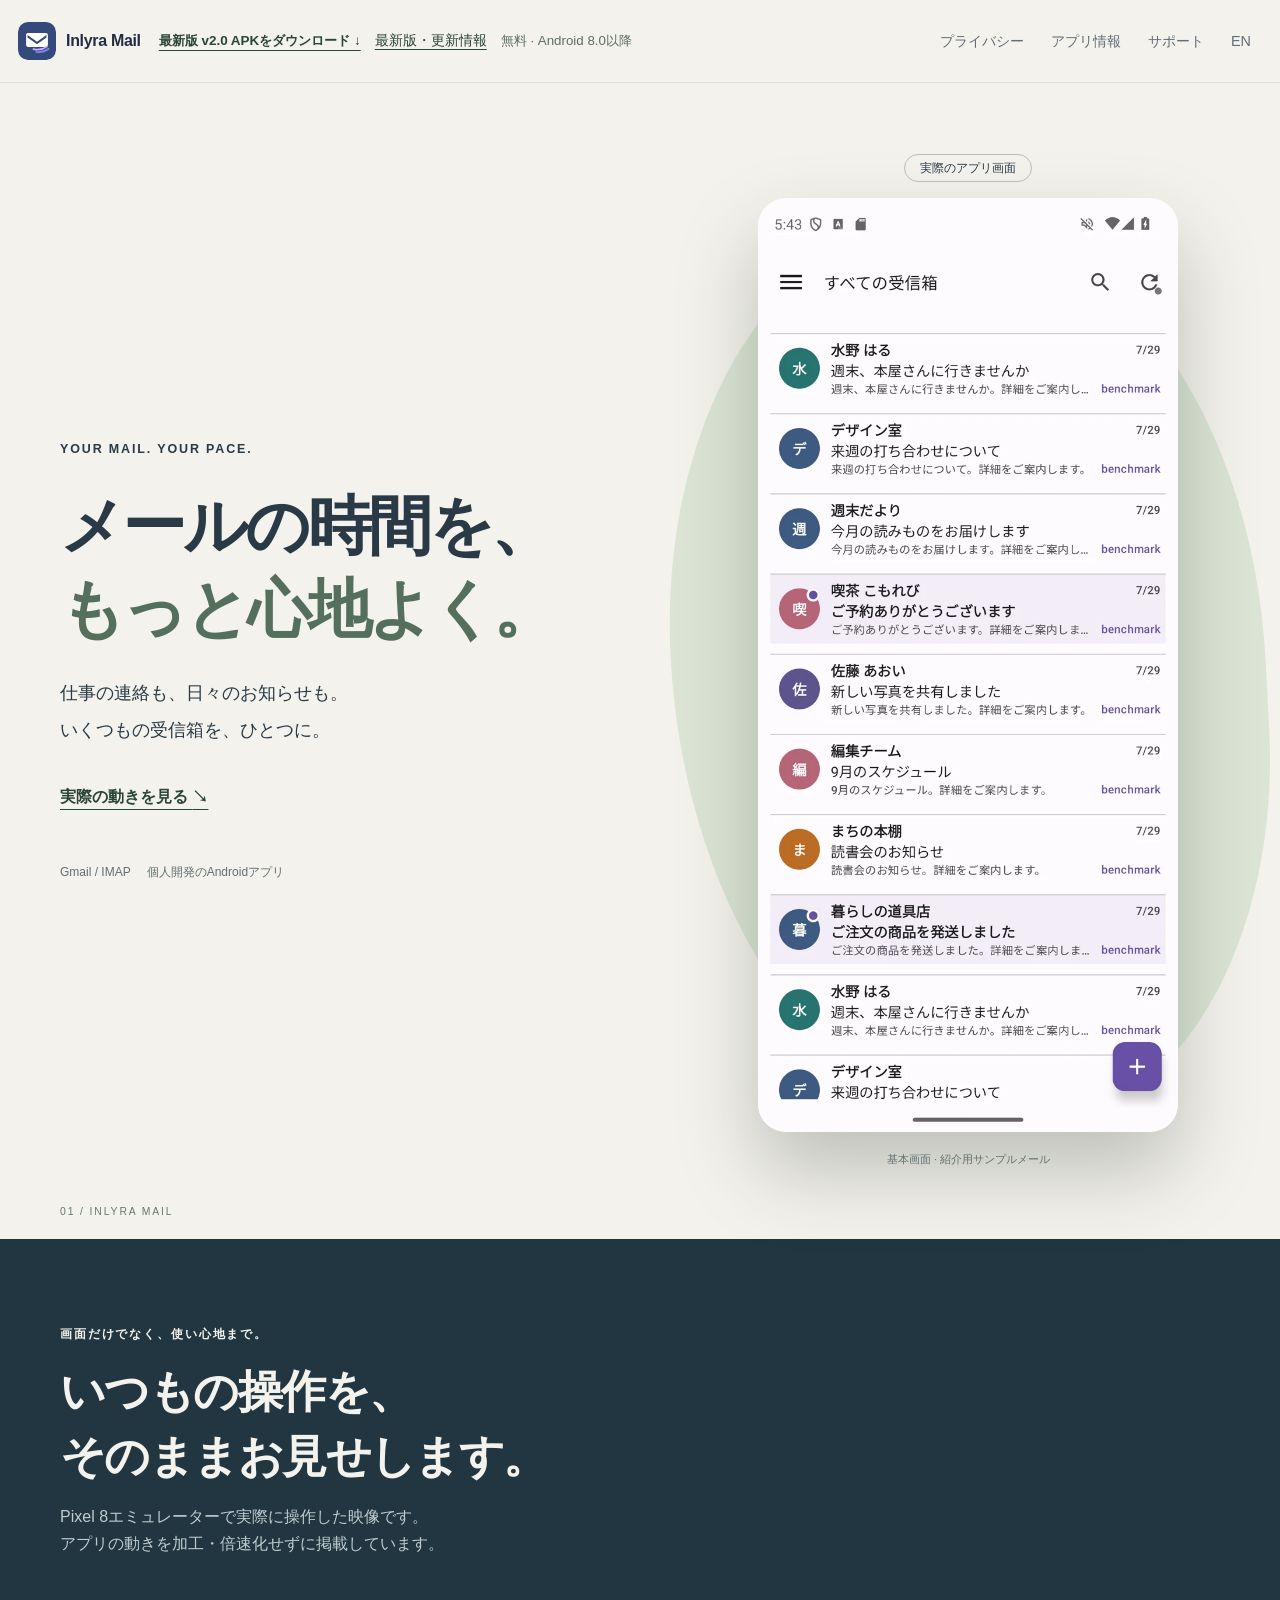
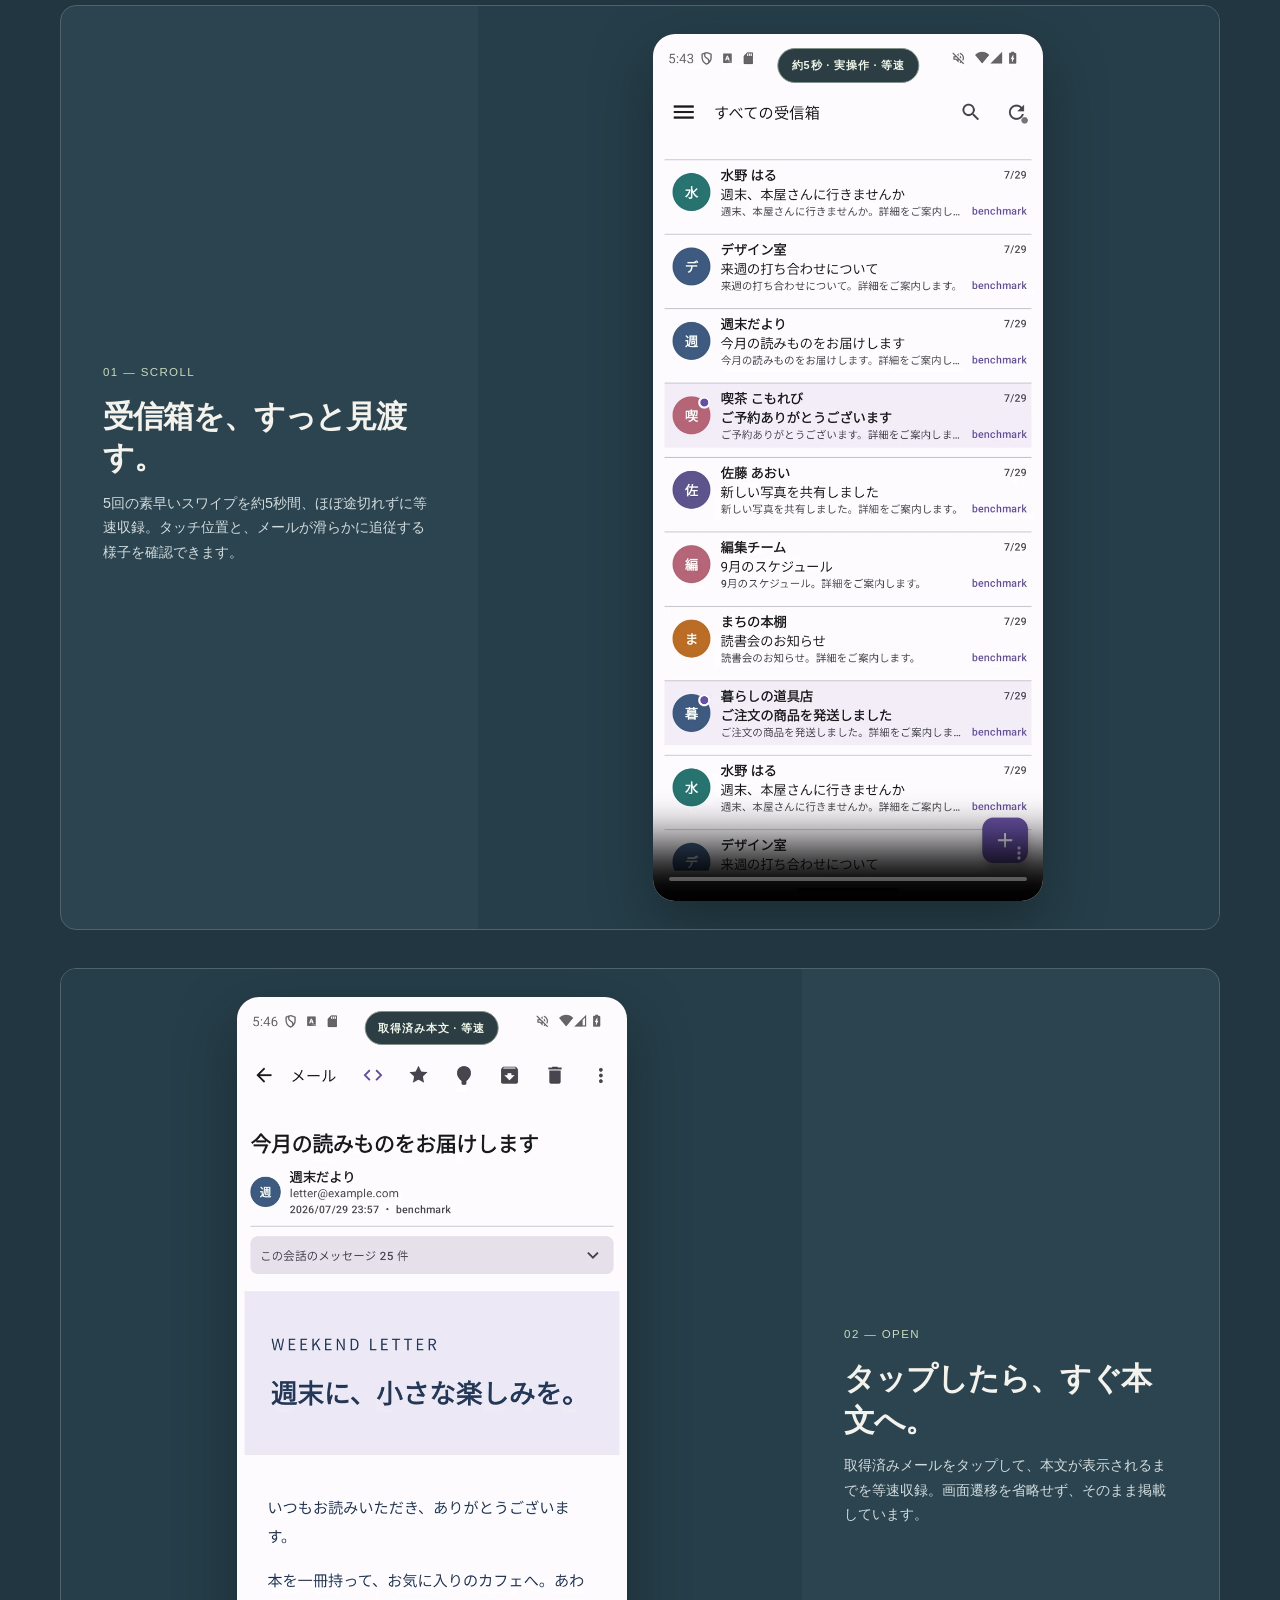
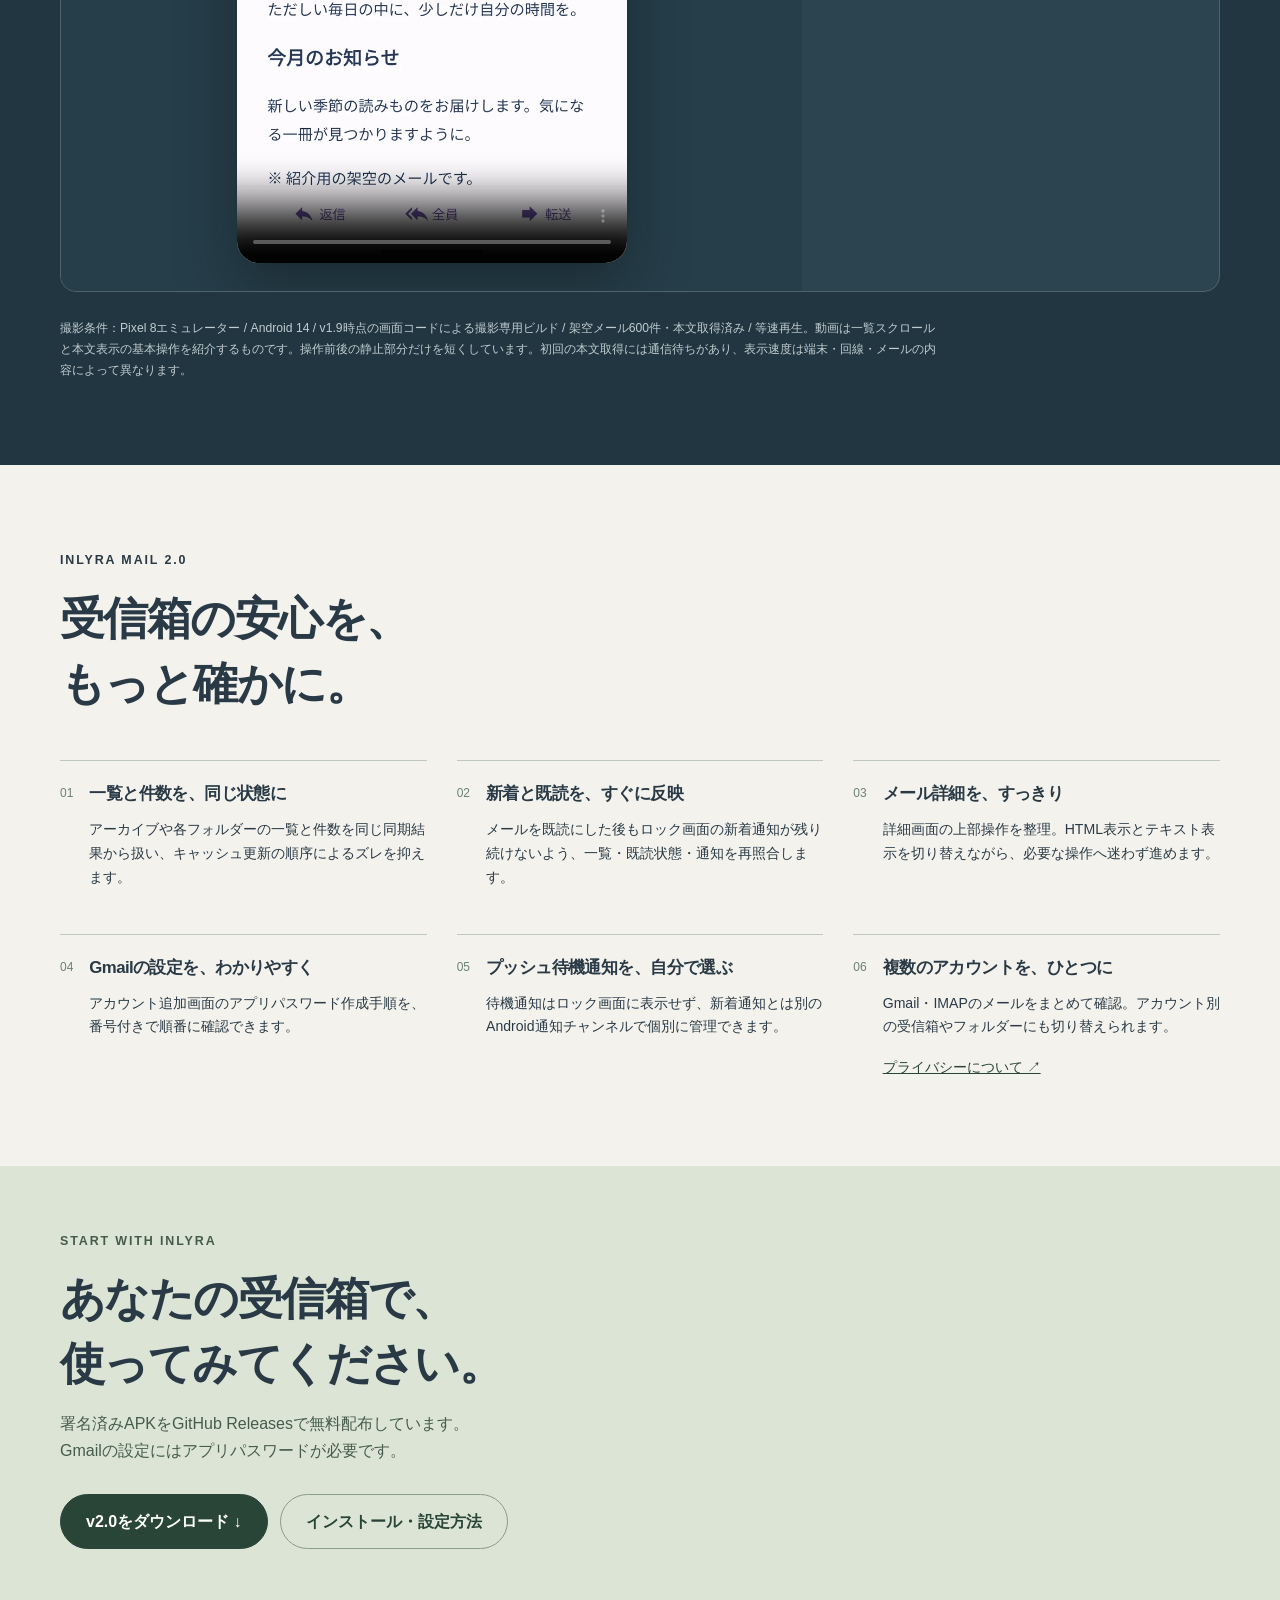
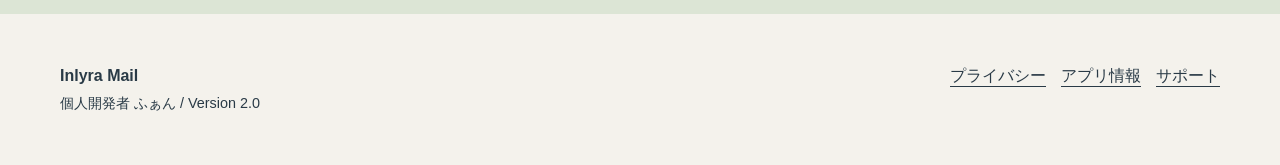
==== commit 1fd22c61: "Update Inlyra Mail site for v2.0" ====
--- a/index.html
+++ b/index.html
@@ -8,13 +8,13 @@
 <body class="film-home">
 <header class="site-header"><nav class="nav" aria-label="メインナビゲーション">
 <a class="brand" href="index.html"><img src="assets/inlyra-icon.svg" width="38" height="38" alt=""><span>Inlyra Mail</span></a>
-<div class="header-downloads"><a class="download-now" href="https://github.com/dhinsk65-create/Inlyra-mail-releases/releases/download/v1.9/Inlyra-Mail-1.9.apk" aria-label="最新版 v1.9 APKをダウンロード">最新版 v1.9 APKをダウンロード <span aria-hidden="true">↓</span></a><a class="release-link" href="https://github.com/dhinsk65-create/Inlyra-mail-releases/releases/latest">最新版・更新情報</a><small>無料 · Android 8.0以降</small></div>
+<div class="header-downloads"><a class="download-now" href="https://github.com/dhinsk65-create/Inlyra-mail-releases/releases/download/v2.0/Inlyra-Mail-2.0.apk" aria-label="最新版 v2.0 APKをダウンロード">最新版 v2.0 APKをダウンロード <span aria-hidden="true">↓</span></a><a class="release-link" href="https://github.com/dhinsk65-create/Inlyra-mail-releases/releases/latest">最新版・更新情報</a><small>無料 · Android 8.0以降</small></div>
 <div class="nav-links"><a href="privacy.html">プライバシー</a><a href="commerce.html">アプリ情報</a><a href="support.html">サポート</a><a href="en/index.html" lang="en">EN</a></div>
 </nav></header>
 <main>
 <section class="opening container">
 <div class="opening-copy"><p class="kicker">YOUR MAIL. YOUR PACE.</p><h1>メールの時間を、<br><em>もっと心地よく。</em></h1><p class="opening-lead">仕事の連絡も、日々のお知らせも。<br>いくつもの受信箱を、ひとつに。</p><a class="text-link" href="#in-action">実際の動きを見る <span aria-hidden="true">↘</span></a><div class="opening-facts"><span>Gmail / IMAP</span><span>個人開発のAndroidアプリ</span></div></div>
-<figure class="opening-image"><span class="image-tag">実際のアプリ画面</span><img src="assets/inlyra-inbox.webp" width="720" height="1600" alt="エミュレーター上のInlyra Mail。架空の日本語メールを表示した受信箱。" fetchpriority="high"><figcaption>最新版の画面コード · 紹介用サンプルメール</figcaption></figure>
+<figure class="opening-image"><span class="image-tag">実際のアプリ画面</span><img src="assets/inlyra-inbox.webp" width="720" height="1600" alt="エミュレーター上のInlyra Mail。架空の日本語メールを表示した受信箱。" fetchpriority="high"><figcaption>基本画面 · 紹介用サンプルメール</figcaption></figure>
 <div class="edition-mark">01 / INLYRA MAIL</div></section>
 <section class="action-section" id="in-action"><div class="container">
 <div class="action-heading"><p class="kicker">画面だけでなく、使い心地まで。</p><h2>いつもの操作を、<br>そのままお見せします。</h2><p>Pixel 8エミュレーターで実際に操作した映像です。<br>アプリの動きを加工・倍速化せずに掲載しています。</p></div>
@@ -22,11 +22,11 @@
 <article class="film-card"><div class="film-copy"><span class="chapter">01 — SCROLL</span><h3>受信箱を、すっと見渡す。</h3><p>5回の素早いスワイプを約5秒間、ほぼ途切れずに等速収録。タッチ位置と、メールが滑らかに追従する様子を確認できます。</p></div><div class="film-player"><span class="realtime-badge">約5秒 · 実操作 · 等速</span><video controls muted playsinline loop preload="metadata" poster="assets/inlyra-inbox.webp" data-showcase-video aria-label="実際の受信箱スクロール動画"><source src="assets/inlyra-scroll.mp4" type="video/mp4"></video></div></article>
 <article class="film-card"><div class="film-copy"><span class="chapter">02 — OPEN</span><h3>タップしたら、すぐ本文へ。</h3><p>取得済みメールをタップして、本文が表示されるまでを等速収録。画面遷移を省略せず、そのまま掲載しています。</p></div><div class="film-player"><span class="realtime-badge">取得済み本文 · 等速</span><video controls muted playsinline loop preload="metadata" poster="assets/inlyra-message.webp" data-showcase-video aria-label="取得済みメール本文を開く実操作動画"><source src="assets/inlyra-open.mp4" type="video/mp4"></video></div></article>
 </div>
-<p class="recording-note">撮影条件：Pixel 8エミュレーター / Android 14 / v1.9と同じ画面コードの撮影専用ビルド / 架空メール600件・本文取得済み / 等速再生。操作前後の静止部分だけを短くしています。初回の本文取得には通信待ちがあり、表示速度は端末・回線・メールの内容によって異なります。</p></div></section>
-<section class="everyday container"><p class="kicker">MADE FOR EVERYDAY</p><h2>読む。整理する。返信する。<br>毎日のメールに、必要なものを。</h2>
-<div class="feature-lines"><article><span>01</span><div><h3>複数のアカウントを、ひとつに</h3><p>Gmail・IMAPのメールをまとめて確認。アカウント別の受信箱やフォルダーにも切り替えられます。</p></div></article><article><span>02</span><div><h3>書きかけも、大切に</h3><p>下書きを端末内に自動保存。落ち着いて言葉を選びながら、返信を書けます。</p></div></article><article><span>03</span><div><h3>外部画像は、自分で選ぶ</h3><p>メール内の外部画像は初期状態で制限。必要なメールで表示を許可できます。</p><a href="privacy.html">プライバシーについて ↗</a></div></article></div></section>
-<section class="closing"><div class="container"><p class="kicker">START WITH INLYRA</p><h2>あなたの受信箱で、<br>使ってみてください。</h2><p>署名済みAPKをGitHub Releasesで無料配布しています。<br>Gmailの設定にはアプリパスワードが必要です。</p><div class="actions"><a class="button button-primary" href="https://github.com/dhinsk65-create/Inlyra-mail-releases/releases/download/v1.9/Inlyra-Mail-1.9.apk">v1.9をダウンロード ↓</a><a class="button button-secondary" href="support.html">インストール・設定方法</a></div></div></section>
+<p class="recording-note">撮影条件：Pixel 8エミュレーター / Android 14 / v1.9時点の画面コードによる撮影専用ビルド / 架空メール600件・本文取得済み / 等速再生。動画は一覧スクロールと本文表示の基本操作を紹介するものです。操作前後の静止部分だけを短くしています。初回の本文取得には通信待ちがあり、表示速度は端末・回線・メールの内容によって異なります。</p></div></section>
+<section class="everyday container"><p class="kicker">INLYRA MAIL 2.0</p><h2>受信箱の安心を、<br>もっと確かに。</h2>
+<div class="feature-lines"><article><span>01</span><div><h3>一覧と件数を、同じ状態に</h3><p>アーカイブや各フォルダーの一覧と件数を同じ同期結果から扱い、キャッシュ更新の順序によるズレを抑えます。</p></div></article><article><span>02</span><div><h3>新着と既読を、すぐに反映</h3><p>メールを既読にした後もロック画面の新着通知が残り続けないよう、一覧・既読状態・通知を再照合します。</p></div></article><article><span>03</span><div><h3>メール詳細を、すっきり</h3><p>詳細画面の上部操作を整理。HTML表示とテキスト表示を切り替えながら、必要な操作へ迷わず進めます。</p></div></article><article><span>04</span><div><h3>Gmailの設定を、わかりやすく</h3><p>アカウント追加画面のアプリパスワード作成手順を、番号付きで順番に確認できます。</p></div></article><article><span>05</span><div><h3>プッシュ待機通知を、自分で選ぶ</h3><p>待機通知はロック画面に表示せず、新着通知とは別のAndroid通知チャンネルで個別に管理できます。</p></div></article><article><span>06</span><div><h3>複数のアカウントを、ひとつに</h3><p>Gmail・IMAPのメールをまとめて確認。アカウント別の受信箱やフォルダーにも切り替えられます。</p><a href="privacy.html">プライバシーについて ↗</a></div></article></div></section>
+<section class="closing"><div class="container"><p class="kicker">START WITH INLYRA</p><h2>あなたの受信箱で、<br>使ってみてください。</h2><p>署名済みAPKをGitHub Releasesで無料配布しています。<br>Gmailの設定にはアプリパスワードが必要です。</p><div class="actions"><a class="button button-primary" href="https://github.com/dhinsk65-create/Inlyra-mail-releases/releases/download/v2.0/Inlyra-Mail-2.0.apk">v2.0をダウンロード ↓</a><a class="button button-secondary" href="support.html">インストール・設定方法</a></div></div></section>
 </main>
-<footer class="site-footer"><div class="container footer-grid"><div><strong>Inlyra Mail</strong><br><span class="small">個人開発者 ふぁん / Version 1.9</span></div><div class="footer-links"><a href="privacy.html">プライバシー</a><a href="commerce.html">アプリ情報</a><a href="support.html">サポート</a></div></div></footer>
+<footer class="site-footer"><div class="container footer-grid"><div><strong>Inlyra Mail</strong><br><span class="small">個人開発者 ふぁん / Version 2.0</span></div><div class="footer-links"><a href="privacy.html">プライバシー</a><a href="commerce.html">アプリ情報</a><a href="support.html">サポート</a></div></div></footer>
 <script src="site.js" defer></script>
 </body></html>
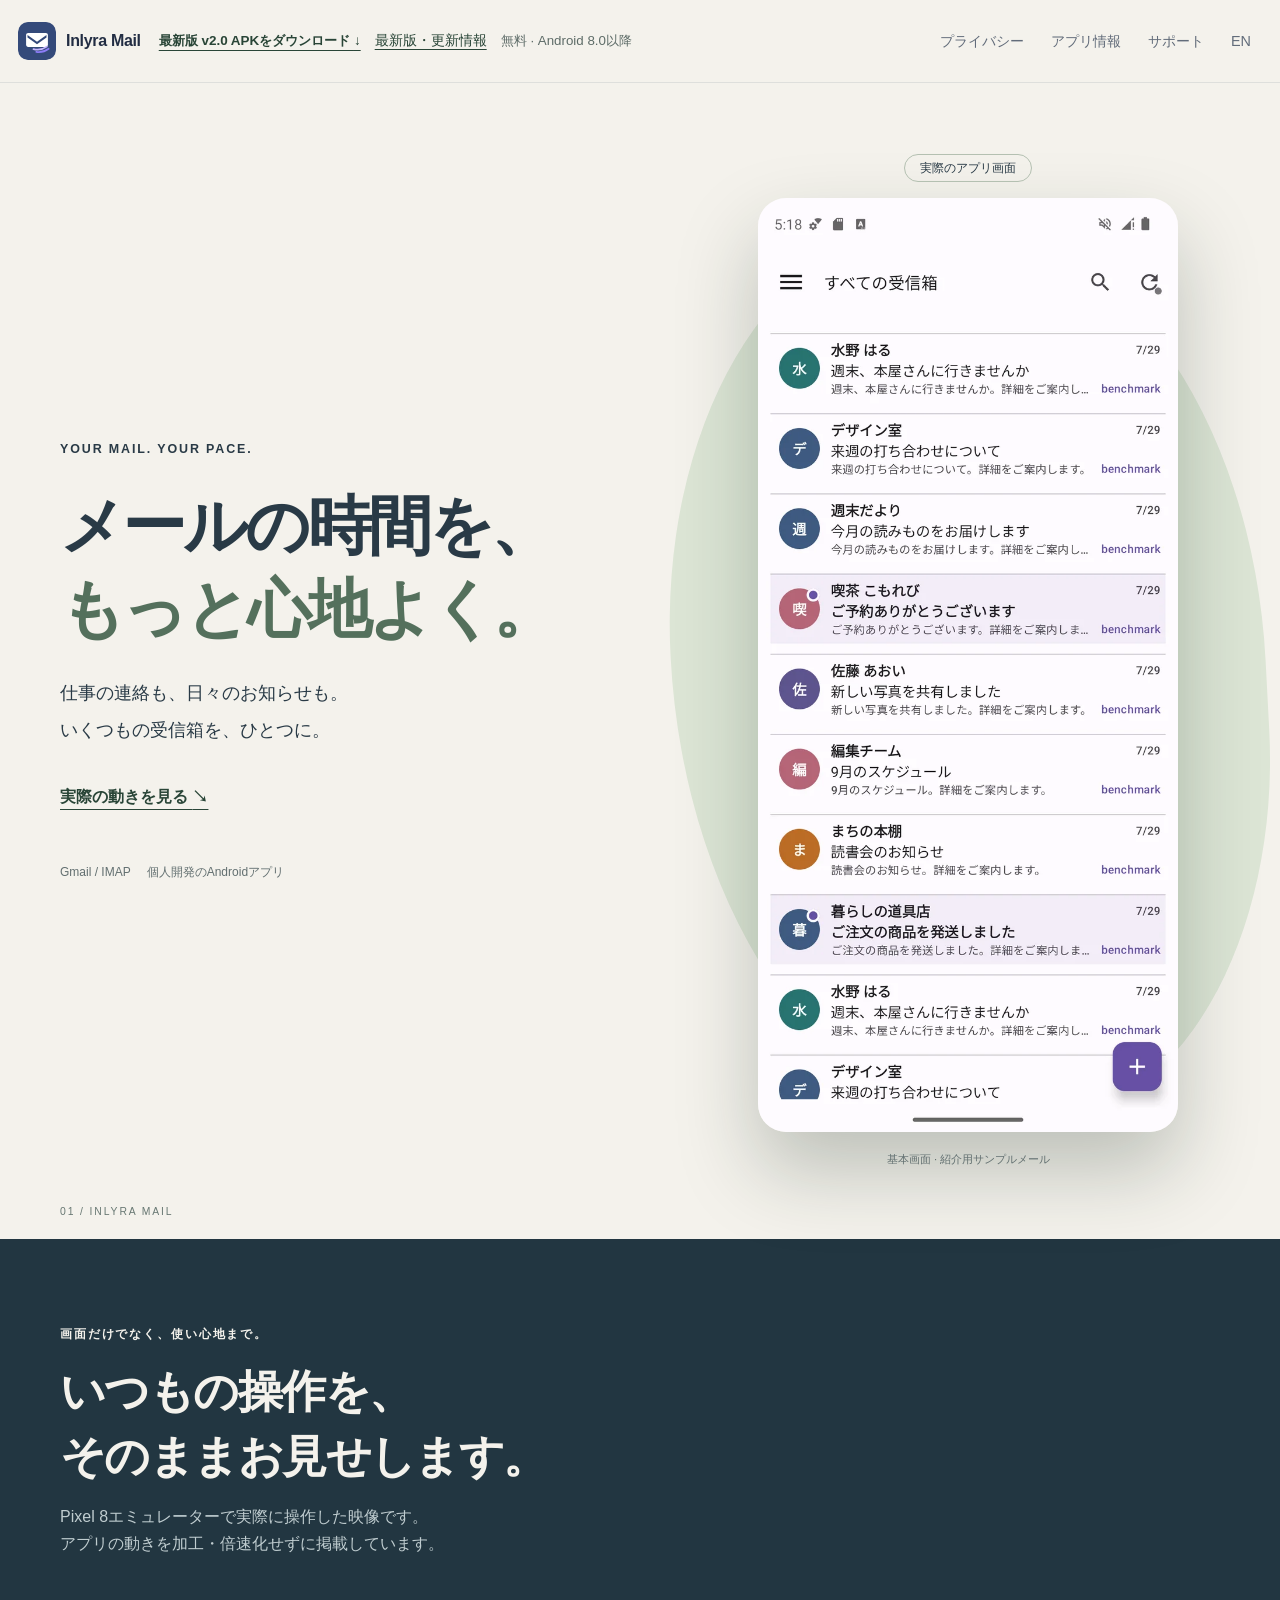
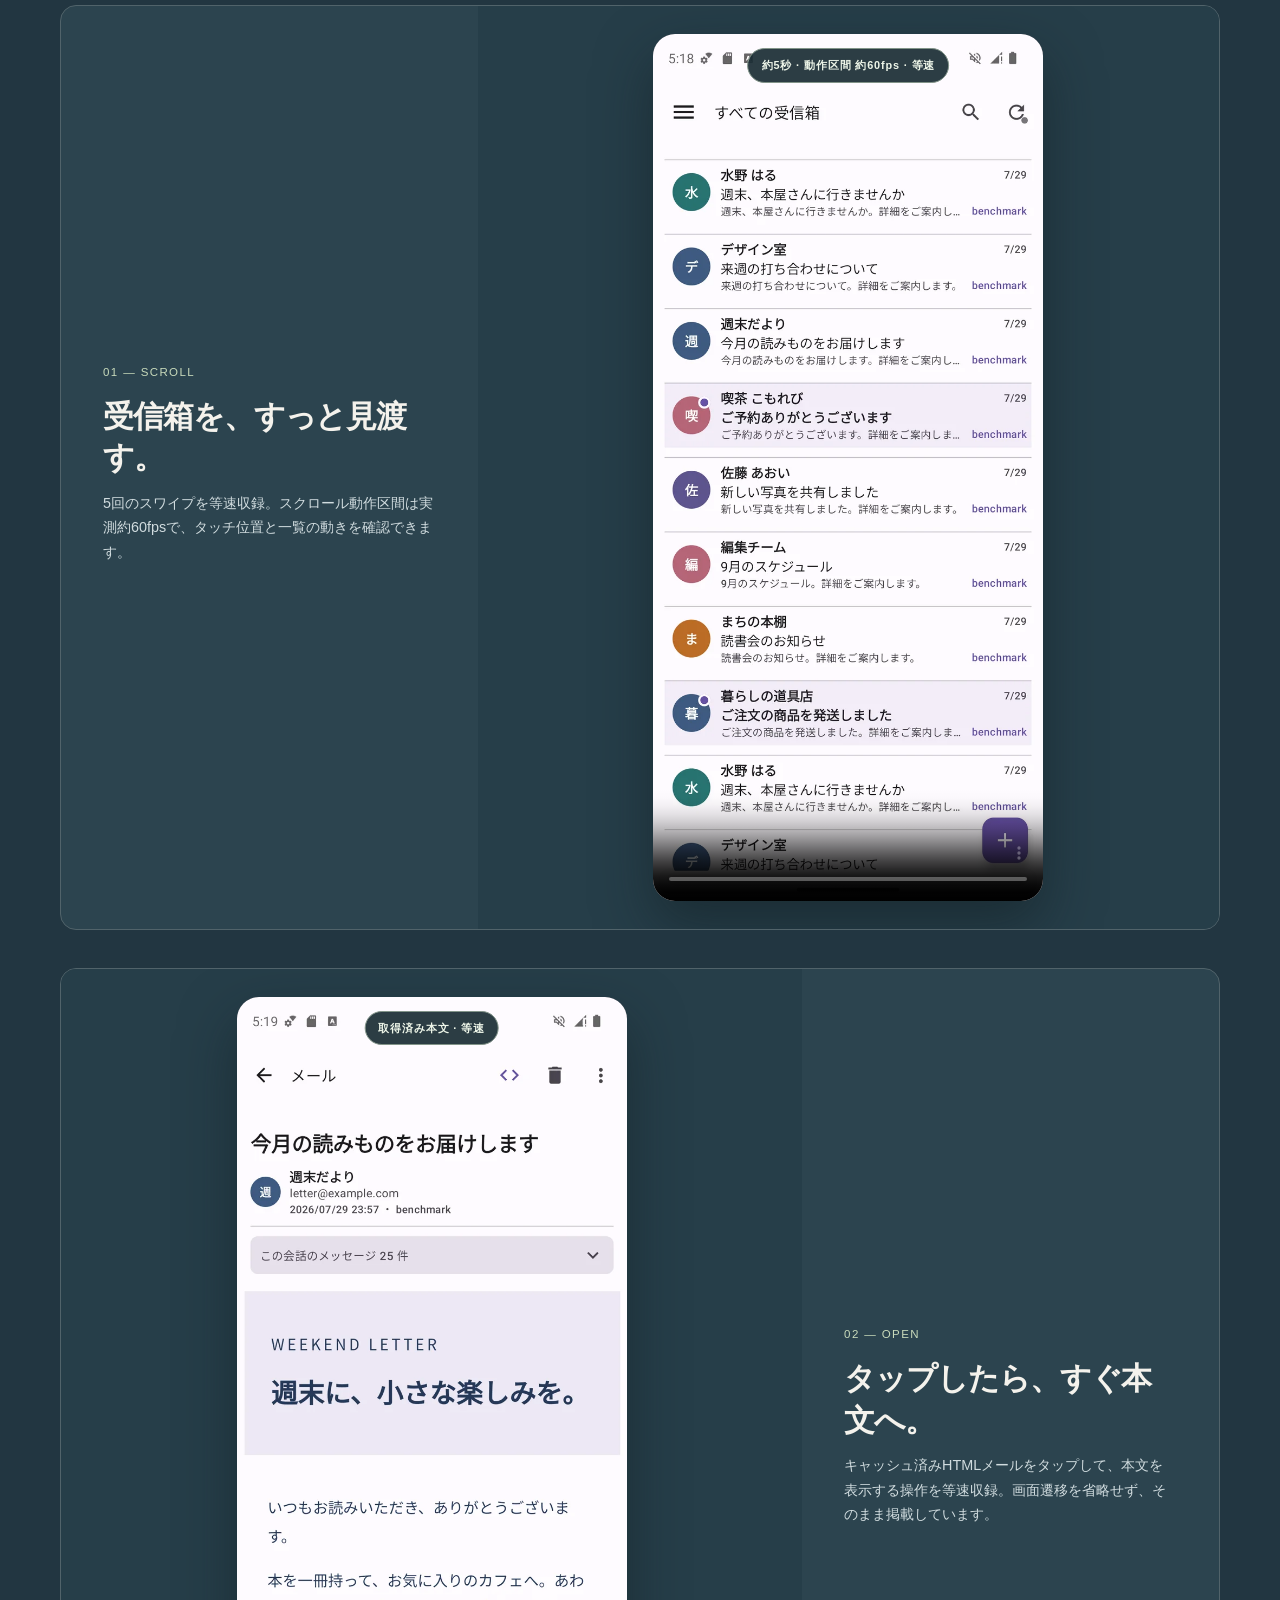
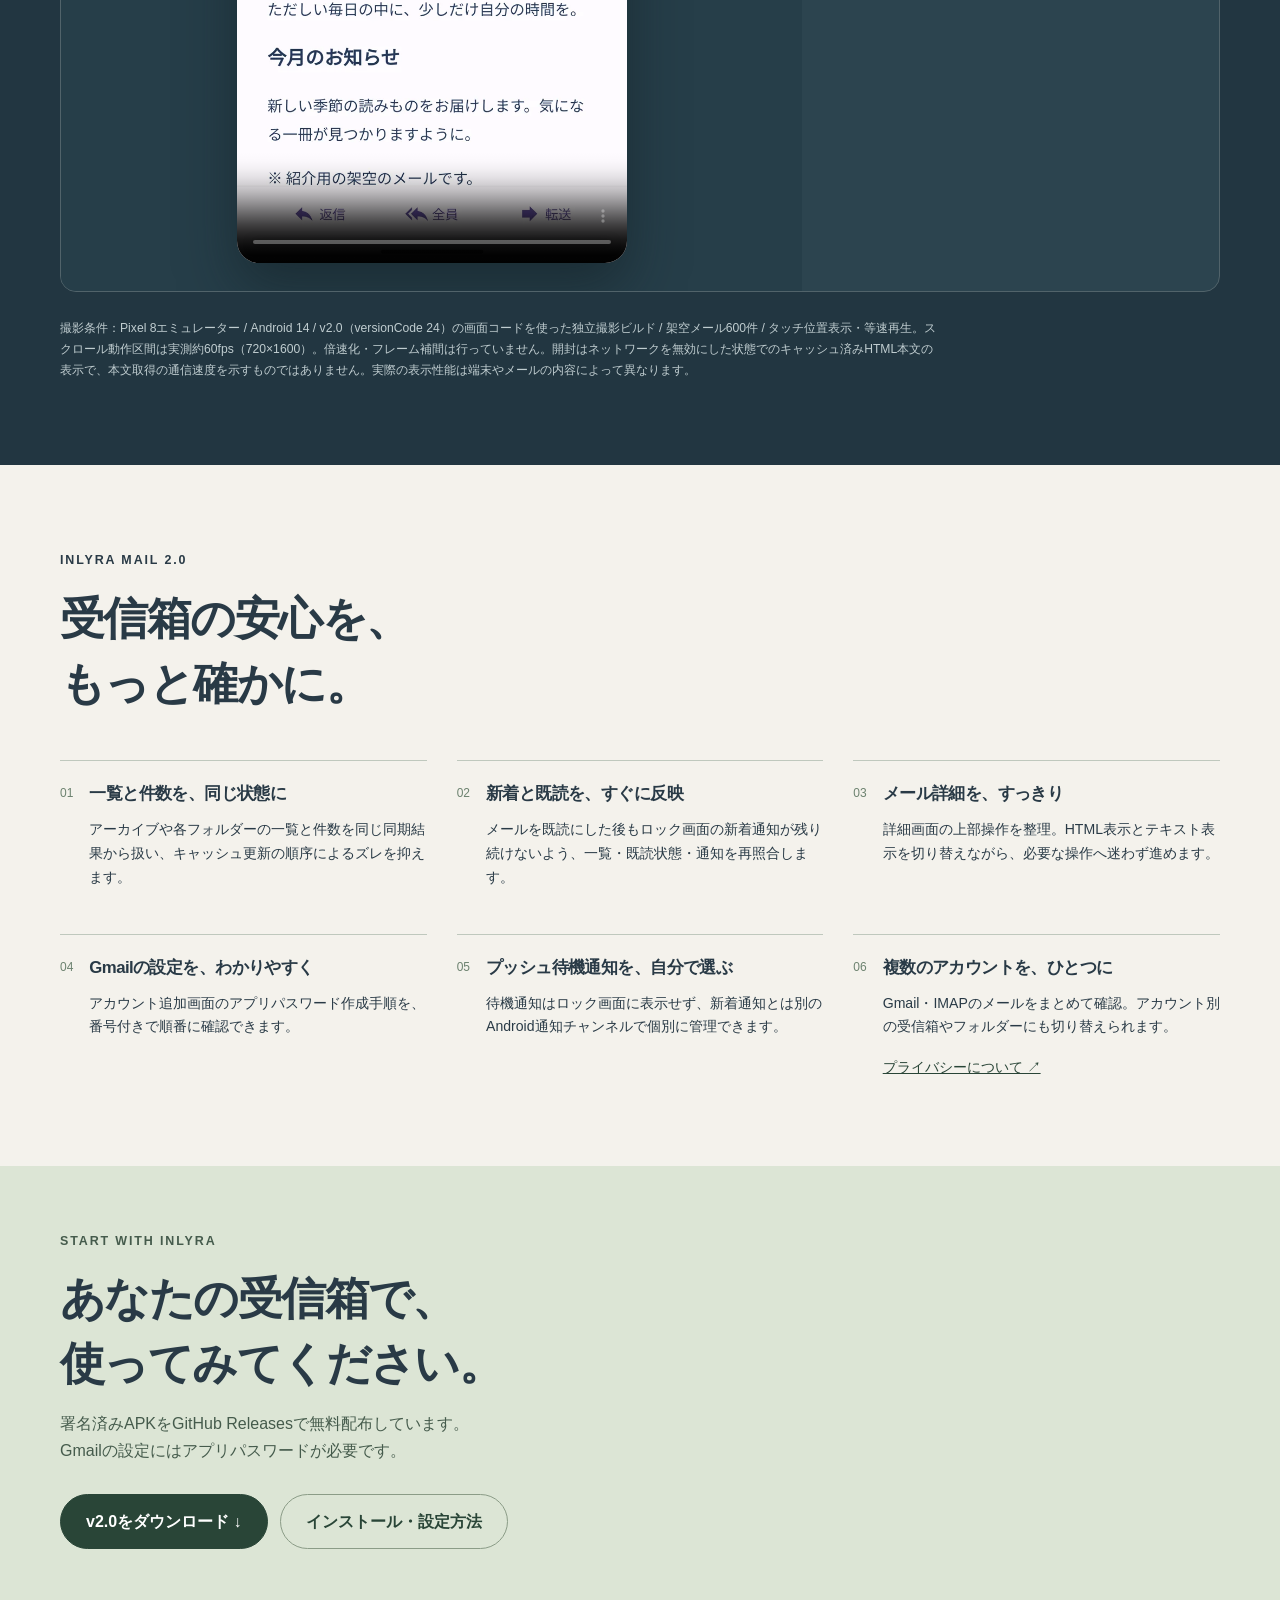
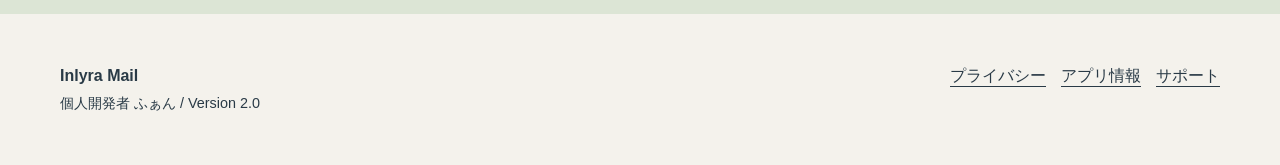
==== commit 1fec9d14: "Refresh v2.0 demos with measured 60fps scrolling" ====
--- a/index.html
+++ b/index.html
@@ -14,15 +14,15 @@
 <main>
 <section class="opening container">
 <div class="opening-copy"><p class="kicker">YOUR MAIL. YOUR PACE.</p><h1>メールの時間を、<br><em>もっと心地よく。</em></h1><p class="opening-lead">仕事の連絡も、日々のお知らせも。<br>いくつもの受信箱を、ひとつに。</p><a class="text-link" href="#in-action">実際の動きを見る <span aria-hidden="true">↘</span></a><div class="opening-facts"><span>Gmail / IMAP</span><span>個人開発のAndroidアプリ</span></div></div>
-<figure class="opening-image"><span class="image-tag">実際のアプリ画面</span><img src="assets/inlyra-inbox.webp" width="720" height="1600" alt="エミュレーター上のInlyra Mail。架空の日本語メールを表示した受信箱。" fetchpriority="high"><figcaption>基本画面 · 紹介用サンプルメール</figcaption></figure>
+<figure class="opening-image"><span class="image-tag">実際のアプリ画面</span><img src="assets/inlyra-inbox.webp?v=2.0-20260930" width="720" height="1600" alt="エミュレーター上のInlyra Mail。架空の日本語メールを表示した受信箱。" fetchpriority="high"><figcaption>基本画面 · 紹介用サンプルメール</figcaption></figure>
 <div class="edition-mark">01 / INLYRA MAIL</div></section>
 <section class="action-section" id="in-action"><div class="container">
 <div class="action-heading"><p class="kicker">画面だけでなく、使い心地まで。</p><h2>いつもの操作を、<br>そのままお見せします。</h2><p>Pixel 8エミュレーターで実際に操作した映像です。<br>アプリの動きを加工・倍速化せずに掲載しています。</p></div>
 <div class="film-grid">
-<article class="film-card"><div class="film-copy"><span class="chapter">01 — SCROLL</span><h3>受信箱を、すっと見渡す。</h3><p>5回の素早いスワイプを約5秒間、ほぼ途切れずに等速収録。タッチ位置と、メールが滑らかに追従する様子を確認できます。</p></div><div class="film-player"><span class="realtime-badge">約5秒 · 実操作 · 等速</span><video controls muted playsinline loop preload="metadata" poster="assets/inlyra-inbox.webp" data-showcase-video aria-label="実際の受信箱スクロール動画"><source src="assets/inlyra-scroll.mp4" type="video/mp4"></video></div></article>
-<article class="film-card"><div class="film-copy"><span class="chapter">02 — OPEN</span><h3>タップしたら、すぐ本文へ。</h3><p>取得済みメールをタップして、本文が表示されるまでを等速収録。画面遷移を省略せず、そのまま掲載しています。</p></div><div class="film-player"><span class="realtime-badge">取得済み本文 · 等速</span><video controls muted playsinline loop preload="metadata" poster="assets/inlyra-message.webp" data-showcase-video aria-label="取得済みメール本文を開く実操作動画"><source src="assets/inlyra-open.mp4" type="video/mp4"></video></div></article>
+<article class="film-card"><div class="film-copy"><span class="chapter">01 — SCROLL</span><h3>受信箱を、すっと見渡す。</h3><p>5回のスワイプを等速収録。スクロール動作区間は実測約60fpsで、タッチ位置と一覧の動きを確認できます。</p></div><div class="film-player"><span class="realtime-badge">約5秒 · 動作区間 約60fps · 等速</span><video controls muted playsinline loop preload="metadata" poster="assets/inlyra-inbox.webp?v=2.0-20260930" data-showcase-video aria-label="実際の受信箱スクロール動画"><source src="assets/inlyra-scroll.mp4?v=2.0-20260930" type="video/mp4"></video></div></article>
+<article class="film-card"><div class="film-copy"><span class="chapter">02 — OPEN</span><h3>タップしたら、すぐ本文へ。</h3><p>キャッシュ済みHTMLメールをタップして、本文を表示する操作を等速収録。画面遷移を省略せず、そのまま掲載しています。</p></div><div class="film-player"><span class="realtime-badge">取得済み本文 · 等速</span><video controls muted playsinline loop preload="metadata" poster="assets/inlyra-message.webp?v=2.0-20260930" data-showcase-video aria-label="取得済みメール本文を開く実操作動画"><source src="assets/inlyra-open.mp4?v=2.0-20260930" type="video/mp4"></video></div></article>
 </div>
-<p class="recording-note">撮影条件：Pixel 8エミュレーター / Android 14 / v1.9時点の画面コードによる撮影専用ビルド / 架空メール600件・本文取得済み / 等速再生。動画は一覧スクロールと本文表示の基本操作を紹介するものです。操作前後の静止部分だけを短くしています。初回の本文取得には通信待ちがあり、表示速度は端末・回線・メールの内容によって異なります。</p></div></section>
+<p class="recording-note">撮影条件：Pixel 8エミュレーター / Android 14 / v2.0（versionCode 24）の画面コードを使った独立撮影ビルド / 架空メール600件 / タッチ位置表示・等速再生。スクロール動作区間は実測約60fps（720×1600）。倍速化・フレーム補間は行っていません。開封はネットワークを無効にした状態でのキャッシュ済みHTML本文の表示で、本文取得の通信速度を示すものではありません。実際の表示性能は端末やメールの内容によって異なります。</p></div></section>
 <section class="everyday container"><p class="kicker">INLYRA MAIL 2.0</p><h2>受信箱の安心を、<br>もっと確かに。</h2>
 <div class="feature-lines"><article><span>01</span><div><h3>一覧と件数を、同じ状態に</h3><p>アーカイブや各フォルダーの一覧と件数を同じ同期結果から扱い、キャッシュ更新の順序によるズレを抑えます。</p></div></article><article><span>02</span><div><h3>新着と既読を、すぐに反映</h3><p>メールを既読にした後もロック画面の新着通知が残り続けないよう、一覧・既読状態・通知を再照合します。</p></div></article><article><span>03</span><div><h3>メール詳細を、すっきり</h3><p>詳細画面の上部操作を整理。HTML表示とテキスト表示を切り替えながら、必要な操作へ迷わず進めます。</p></div></article><article><span>04</span><div><h3>Gmailの設定を、わかりやすく</h3><p>アカウント追加画面のアプリパスワード作成手順を、番号付きで順番に確認できます。</p></div></article><article><span>05</span><div><h3>プッシュ待機通知を、自分で選ぶ</h3><p>待機通知はロック画面に表示せず、新着通知とは別のAndroid通知チャンネルで個別に管理できます。</p></div></article><article><span>06</span><div><h3>複数のアカウントを、ひとつに</h3><p>Gmail・IMAPのメールをまとめて確認。アカウント別の受信箱やフォルダーにも切り替えられます。</p><a href="privacy.html">プライバシーについて ↗</a></div></article></div></section>
 <section class="closing"><div class="container"><p class="kicker">START WITH INLYRA</p><h2>あなたの受信箱で、<br>使ってみてください。</h2><p>署名済みAPKをGitHub Releasesで無料配布しています。<br>Gmailの設定にはアプリパスワードが必要です。</p><div class="actions"><a class="button button-primary" href="https://github.com/dhinsk65-create/Inlyra-mail-releases/releases/download/v2.0/Inlyra-Mail-2.0.apk">v2.0をダウンロード ↓</a><a class="button button-secondary" href="support.html">インストール・設定方法</a></div></div></section>
